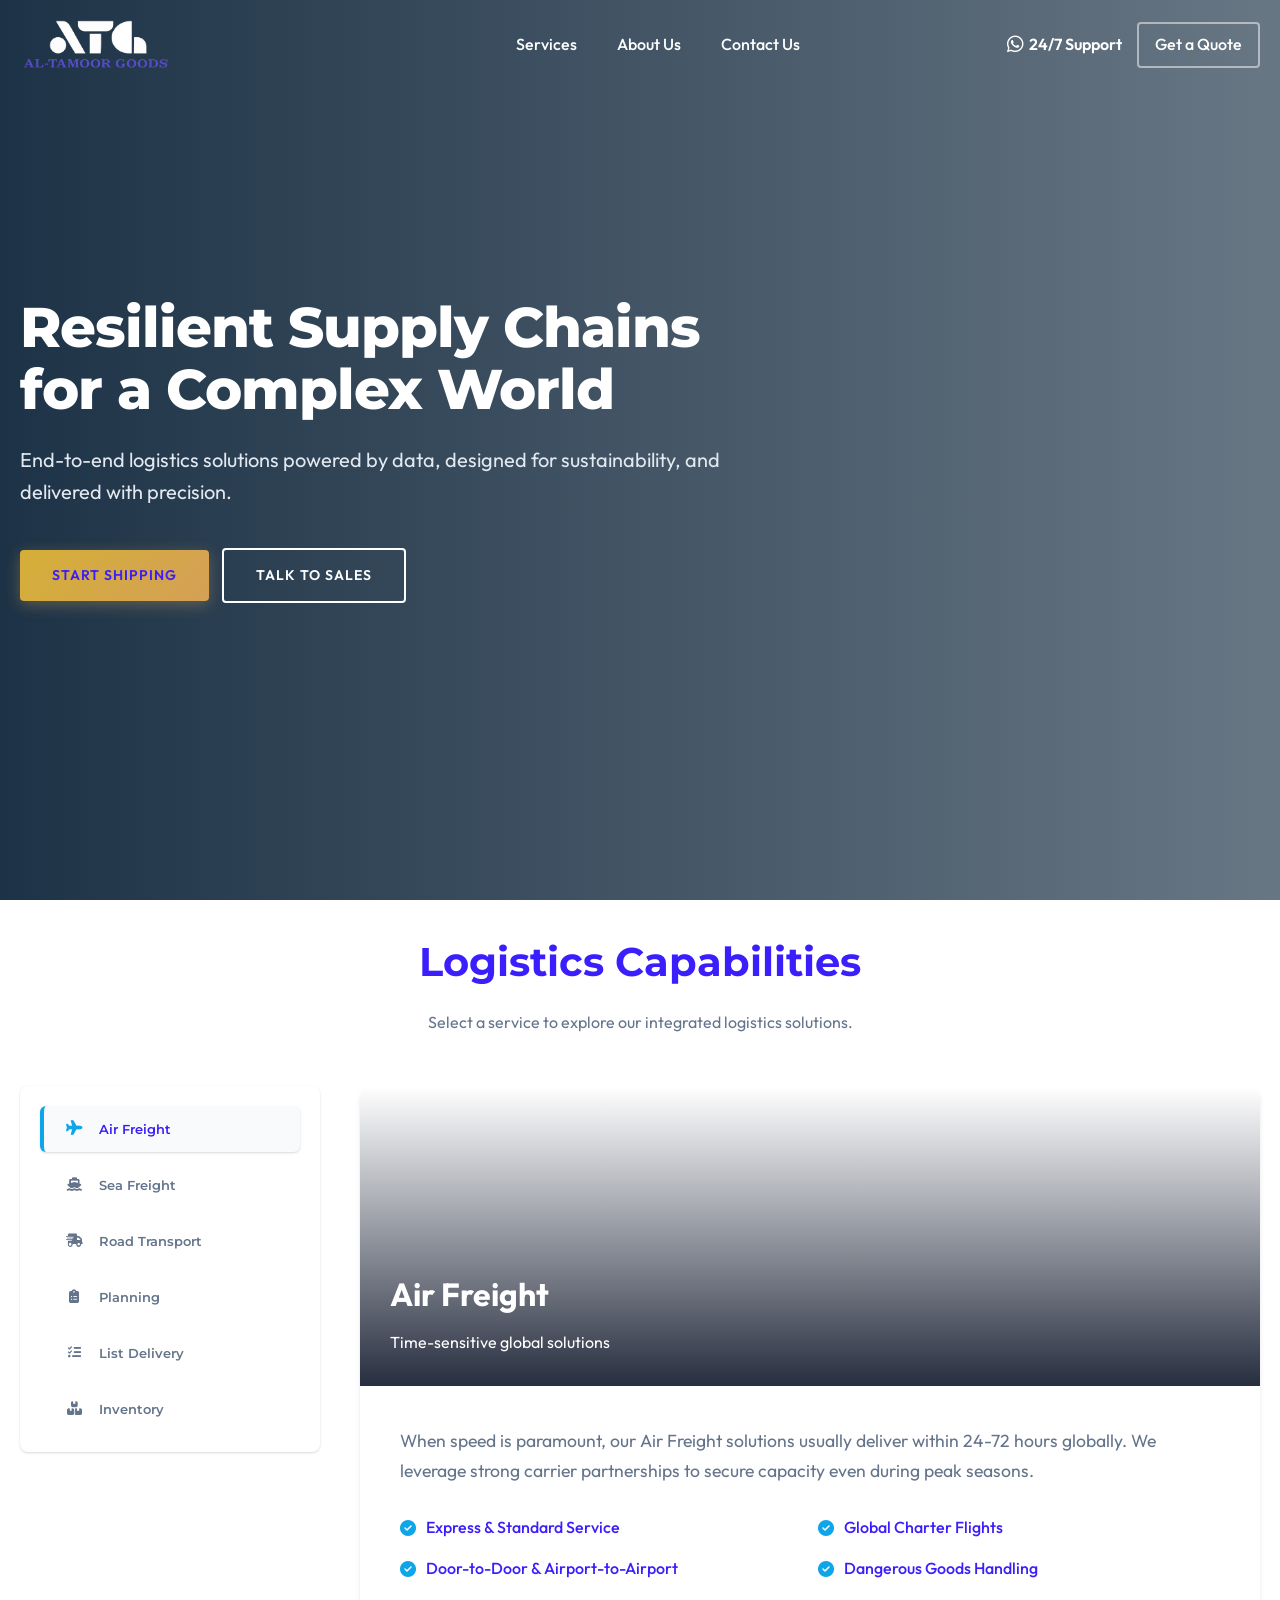
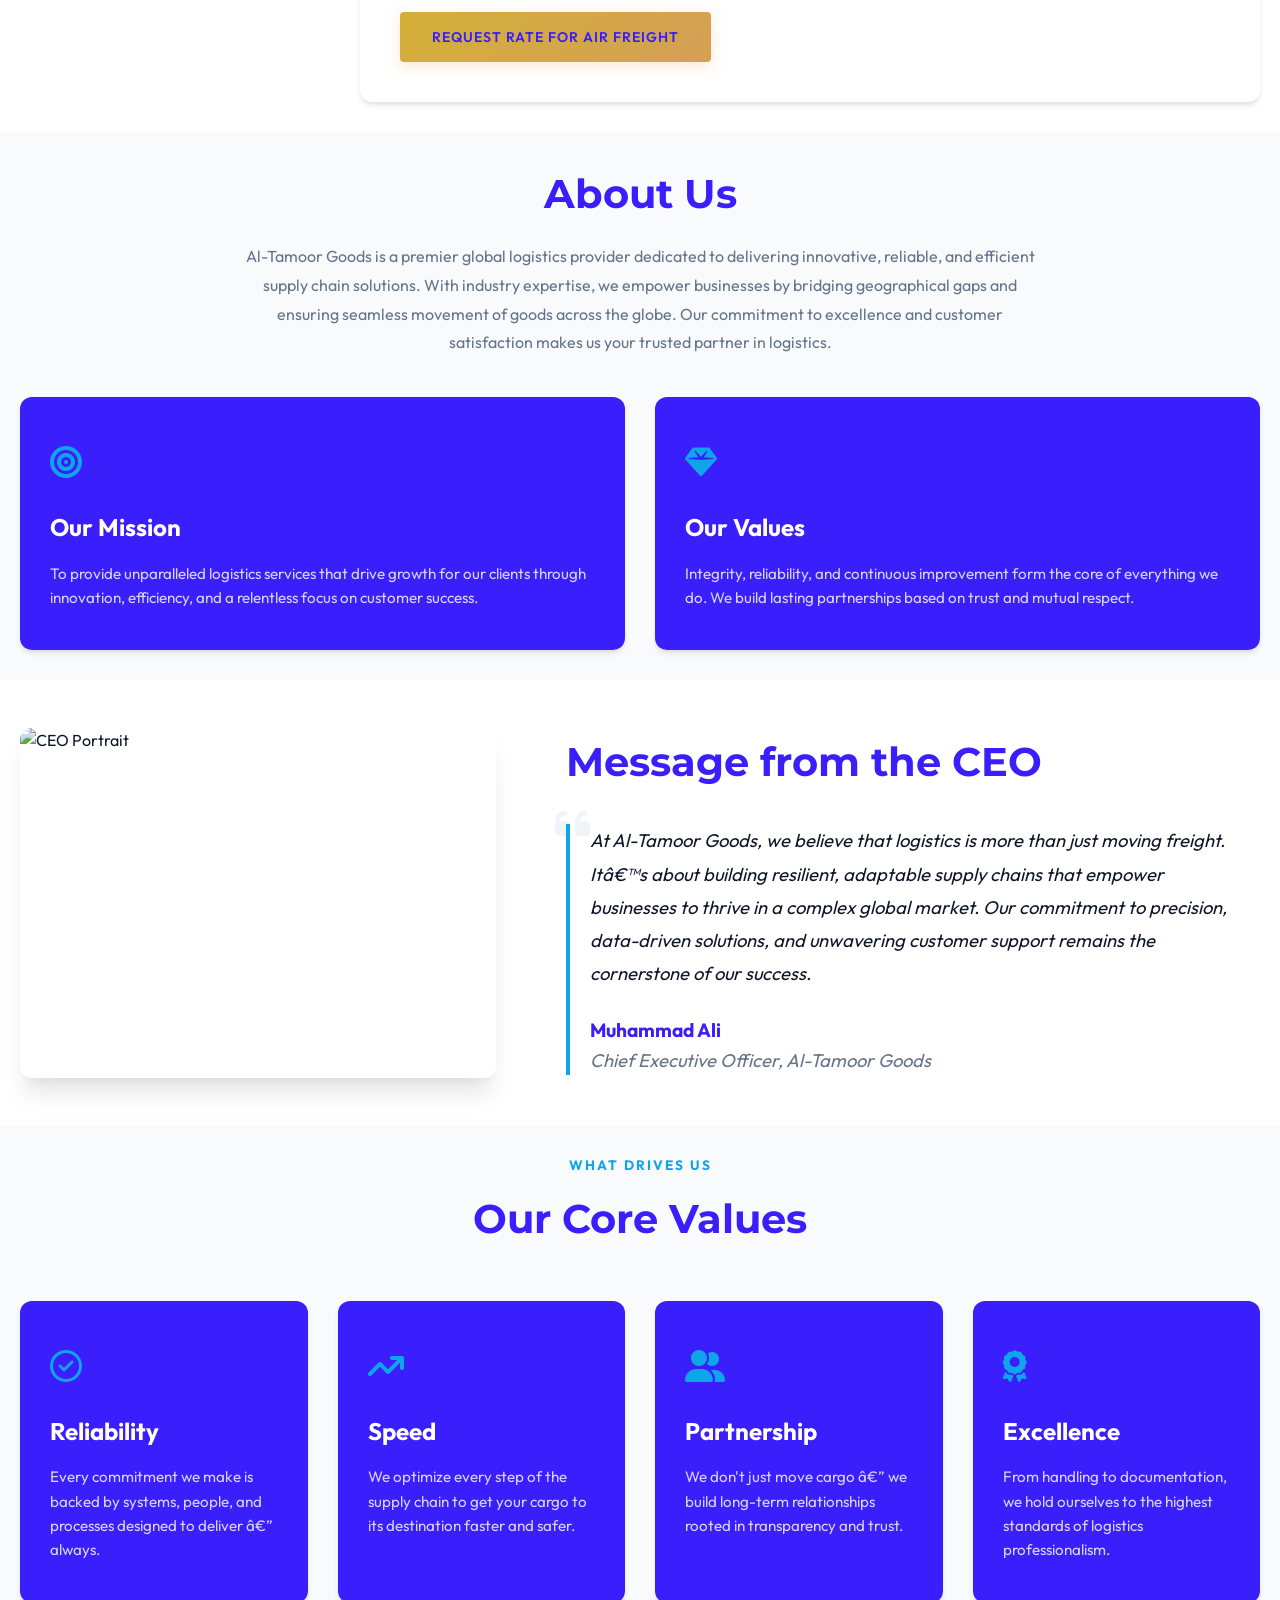
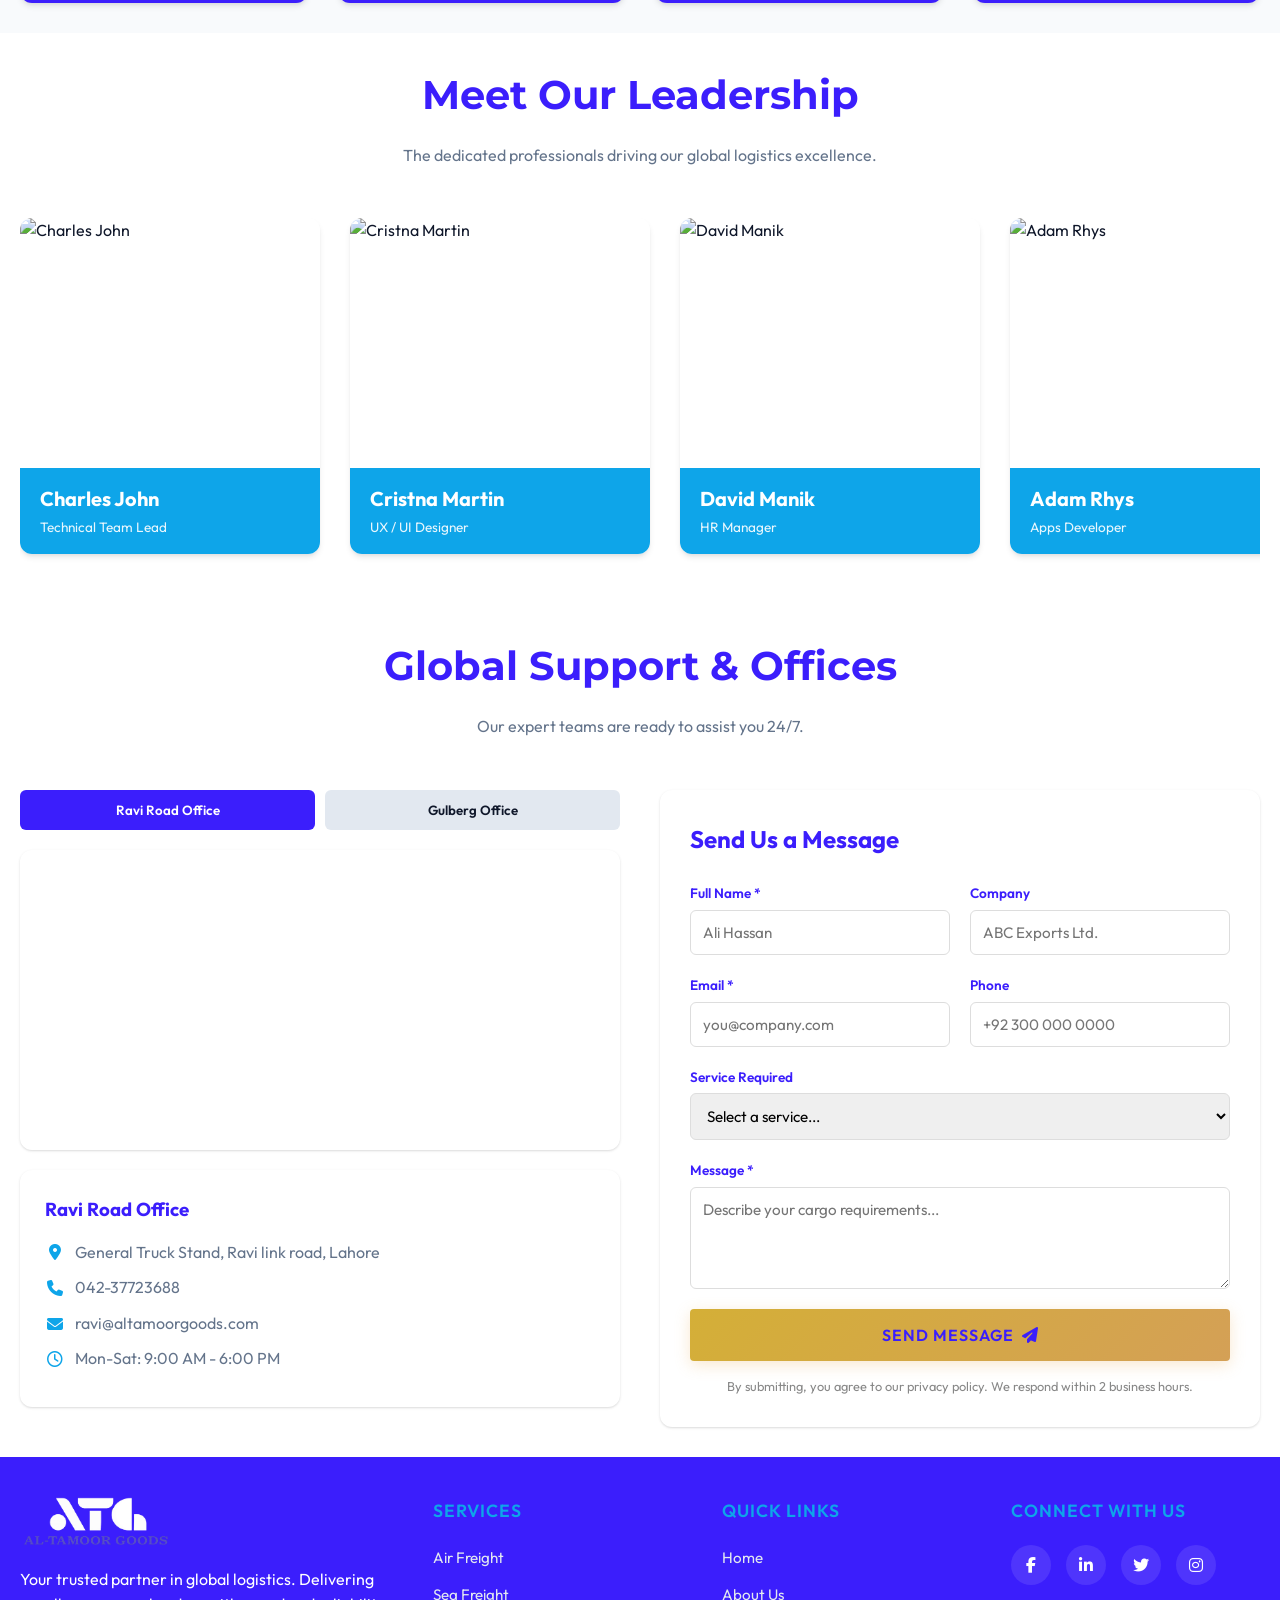
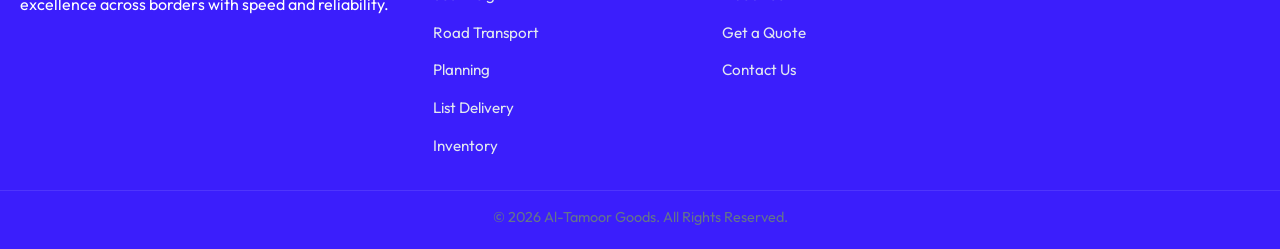
==== index.html @ 3f70ef02 "Add files via upload" ====
<!DOCTYPE html>
<html lang="en">

<head>
    <meta charset="UTF-8">
    <meta name="viewport" content="width=device-width, initial-scale=1.0">
    <meta name="description"
        content="Al-Tamoor Goods - Premium Global Logistics & Supply Chain Solutions. Air, Sea, Road Freight & Warehousing.">
    <title>Al-Tamoor Goods | Global Logistics & Freight Forwarding</title>

    <!-- Fonts: Montserrat & Outfit (Modern) -->
    <link rel="preconnect" href="https://fonts.googleapis.com">
    <link rel="preconnect" href="https://fonts.gstatic.com" crossorigin>
    <link
        href="https://fonts.googleapis.com/css2?family=Montserrat:wght@400;500;600;700;800&family=Outfit:wght@300;400;500;600&display=swap"
        rel="stylesheet">

    <!-- Styles -->
    <link rel="stylesheet" href="styles.css">

    <!-- Font Awesome -->
    <link rel="stylesheet" href="https://cdnjs.cloudflare.com/ajax/libs/font-awesome/6.4.0/css/all.min.css">

    <!-- Leaflet CSS for Custom Map Marker -->
    <link rel="stylesheet" href="https://unpkg.com/leaflet@1.9.4/dist/leaflet.css" />

    <!-- Leaflet JavaScript -->
    <script src="https://unpkg.com/leaflet@1.9.4/dist/leaflet.js"></script>
    <!-- Favicon -->
    <link rel="icon" type="image/png" href="favicon.png">
</head>

<body>

    <!-- Mega Menu Header -->
    <header class="header" id="header">
        <div class="container header-container">
            <a href="index.html" class="logo"><img src="logo.png" alt="Al-Tamoor Goods" style="height: 50px;"></a>

            <button class="menu-toggle" aria-label="Toggle navigation">
                <i class="fa-solid fa-bars"></i>
            </button>

            <nav class="nav" id="primary-navigation">
                <ul class="nav-list" style="position:relative;">
                    <li class="nav-item">
                        <a href="#services" class="nav-link">Services</a>
                    </li>

                    <li><a href="#about-us" class="nav-link">About Us</a></li>

                    <li><a href="#contact" class="nav-link">Contact Us</a></li>

                    <li class="mobile-action-link"><a href="https://wa.me/923214676707" target="_blank" class="nav-link support-btn"><i class="fa-brands fa-whatsapp"></i> 24/7 Support</a></li>
                    <li class="mobile-action-link"><a href="quote.html" class="nav-link btn-nav">Get a Quote</a></li>
                </ul>
            </nav>

            <div class="header-actions desktop-actions">
                <a href="https://wa.me/923214676707" target="_blank" class="nav-link support-btn"
                    style="font-weight: 600; display: flex; align-items: center;"><i
                        class="fa-brands fa-whatsapp" style="font-size: 1.2rem; margin-right: 5px;"></i> 24/7
                    Support</a>
                <a href="quote.html" class="nav-link btn-nav">Get a Quote</a>
            </div>
        </div>
    </header>

    <!-- Hero Section with Enterprise Messaging -->
    <section id="hero" class="hero">
        <div class="hero-overlay"></div>
        <div class="container hero-content">
            <!-- Text Content -->
            <div class="hero-text">
                <h1 class="fade-in-up">Resilient Supply Chains for a Complex World</h1>
                <p class="fade-in-up delay-1">End-to-end logistics solutions powered by data, designed for
                    sustainability, and delivered with precision.</p>
                <div class="hero-cta fade-in-up delay-2">
                    <a href="quote.html" class="btn btn-primary">Start Shipping</a>
                    <a href="#contact" class="btn btn-secondary">Talk to Sales</a>
                </div>
            </div>

            <!-- Interactive Tracking Widget REMOVED -->
        </div>
    </section>

    <!-- Services Overview -->
    <section id="services" class="section services">
        <div class="container">
            <div class="section-header scroll-reveal">
                <h2 class="section-title">Logistics Capabilities</h2>
                <p class="section-desc">Select a service to explore our integrated logistics solutions.</p>
            </div>

            <!-- Master-Detail Layout -->
            <div id="services-container" class="services-layout">
                <!-- Left Pane: Navigation Menu -->
                <div id="services-menu" class="services-menu">
                    <!-- Dynamic Buttons Injected Here -->
                </div>

                <!-- Right Pane: Content Display -->
                <article id="service-display" class="service-display">
                    <!-- Dynamic Content Injected via Script -->
                </article>
            </div>
        </div>
    </section>

    <!-- About Us Section -->
    <section id="about-us" class="section" style="background-color: var(--color-bg-light);">
        <div class="container">
            <div class="section-header scroll-reveal">
                <h2 class="section-title">About Us</h2>
                <p class="section-desc" style="max-width: 800px; margin: 0 auto; line-height: 1.8;">
                    Al-Tamoor Goods is a premier global logistics provider dedicated to delivering innovative, reliable,
                    and efficient supply chain solutions. With industry expertise, we empower businesses by bridging
                    geographical gaps and ensuring seamless movement of goods across the globe. Our commitment to
                    excellence and customer satisfaction makes us your trusted partner in logistics.
                </p>
            </div>

            <div class="about-grid scroll-reveal"
                style="display: grid; grid-template-columns: repeat(auto-fit, minmax(300px, 1fr)); gap: 30px; margin-top: 40px;">
                <div class="value-card">
                    <div class="value-icon"><i class="fa-solid fa-bullseye"></i></div>
                    <h3>Our Mission</h3>
                    <p>To provide unparalleled logistics services that drive growth for our clients through innovation,
                        efficiency, and a relentless focus on customer success.</p>
                </div>
                <div class="value-card">
                    <div class="value-icon"><i class="fa-solid fa-gem"></i></div>
                    <h3>Our Values</h3>
                    <p>Integrity, reliability, and continuous improvement form the core of everything we do. We build
                        lasting partnerships based on trust and mutual respect.</p>
                </div>
            </div>
        </div>
    </section>

    <!-- CEO's Message Section -->
    <section id="ceo-message" class="section" style="background-color: var(--color-white);">
        <div class="container">
            <div class="ceo-layout scroll-reveal">
                <div class="ceo-image">
                    <img src="https://images.unsplash.com/photo-1560250097-0b93528c311a?ixlib=rb-4.0.3&auto=format&fit=crop&w=600&q=80"
                        alt="CEO Portrait">
                </div>
                <div class="ceo-content">
                    <h2 class="section-title" style="text-align: left;">Message from the CEO</h2>
                    <blockquote class="ceo-quote">
                        <i class="fa-solid fa-quote-left quote-icon"></i>
                        <p>At Al-Tamoor Goods, we believe that logistics is more than just moving freight. Itâ€™s about
                            building resilient, adaptable supply chains that empower businesses to thrive in a complex
                            global market. Our commitment to precision, data-driven solutions, and unwavering customer
                            support remains the cornerstone of our success.</p>
                        <footer>
                            <strong>Muhammad Ali</strong><br>
                            <span style="color:var(--color-text-light);">Chief Executive Officer, Al-Tamoor Goods</span>
                        </footer>
                    </blockquote>
                </div>
            </div>
        </div>
    </section>

    <!-- Our Core Values -->
    <section id="core-values" class="core-values section" style="background-color: var(--color-bg-light);">
        <div class="container">
            <div class="section-header scroll-reveal">
                <p class="section-subtitle"
                    style="text-transform: uppercase; letter-spacing: 2px; color: var(--color-secondary); font-size: 0.85rem; font-weight: 700; margin-bottom: 10px;">
                    What Drives Us</p>
                <h2 class="section-title">Our Core Values</h2>
            </div>

            <div class="values-grid scroll-reveal">
                <div class="value-card">
                    <div class="value-icon"><i class="fa-regular fa-circle-check"></i></div>
                    <h3>Reliability</h3>
                    <p>Every commitment we make is backed by systems, people, and processes designed to deliver â€”
                        always.</p>
                </div>
                <div class="value-card">
                    <div class="value-icon"><i class="fa-solid fa-arrow-trend-up"></i></div>
                    <h3>Speed</h3>
                    <p>We optimize every step of the supply chain to get your cargo to its destination faster and safer.
                    </p>
                </div>
                <div class="value-card">
                    <div class="value-icon"><i class="fa-solid fa-user-group"></i></div>
                    <h3>Partnership</h3>
                    <p>We don't just move cargo â€” we build long-term relationships rooted in transparency and trust.
                    </p>
                </div>
                <div class="value-card">
                    <div class="value-icon"><i class="fa-solid fa-award"></i></div>
                    <h3>Excellence</h3>
                    <p>From handling to documentation, we hold ourselves to the highest standards of logistics
                        professionalism.</p>
                </div>
            </div>
        </div>
    </section>

    <!-- Our Team Section -->
    <section id="our-team" class="section" style="background-color: var(--color-white);">
        <div class="container">
            <div class="section-header scroll-reveal">
                <h2 class="section-title">Meet Our Leadership</h2>
                <p class="section-desc">The dedicated professionals driving our global logistics excellence.</p>
            </div>

            <div class="team-grid scroll-reveal" id="team-grid">
                <div class="team-card" data-category="development" onclick="this.classList.toggle('show-details')">
                    <div class="team-img-wrapper">
                        <img src="https://images.unsplash.com/photo-1560250097-0b93528c311a?ixlib=rb-4.0.3&auto=format&fit=crop&w=600&q=80"
                            alt="Charles John">
                    </div>
                    <div class="team-info-group">
                        <div class="team-header-box">
                            <h3>Charles John</h3>
                            <p>Technical Team Lead</p>
                        </div>
                        <div class="team-contact-info">
                            <p><i class="fa-regular fa-envelope"></i> charles@altamoorgoods.com</p>
                            <p><i class="fa-solid fa-phone"></i> 01714390222</p>
                            <p><i class="fa-solid fa-mobile-screen"></i> 01714390222</p>
                        </div>
                    </div>
                </div>
                <div class="team-card" data-category="qa" onclick="this.classList.toggle('show-details')">
                    <div class="team-img-wrapper">
                        <img src="https://images.unsplash.com/photo-1573496359142-b8d87734a5a2?ixlib=rb-4.0.3&auto=format&fit=crop&w=600&q=80"
                            alt="Cristna Martin">
                    </div>
                    <div class="team-info-group">
                        <div class="team-header-box">
                            <h3>Cristna Martin</h3>
                            <p>UX / UI Designer</p>
                        </div>
                        <div class="team-contact-info">
                            <p><i class="fa-regular fa-envelope"></i> cristna@altamoorgoods.com</p>
                            <p><i class="fa-solid fa-phone"></i> 01714390222</p>
                            <p><i class="fa-solid fa-mobile-screen"></i> 01714390222</p>
                        </div>
                    </div>
                </div>
                <div class="team-card" data-category="hr" onclick="this.classList.toggle('show-details')">
                    <div class="team-img-wrapper">
                        <img src="https://images.unsplash.com/photo-1519085360753-af0119f7cbe7?ixlib=rb-4.0.3&auto=format&fit=crop&w=600&q=80"
                            alt="David Manik">
                    </div>
                    <div class="team-info-group">
                        <div class="team-header-box">
                            <h3>David Manik</h3>
                            <p>HR Manager</p>
                        </div>
                        <div class="team-contact-info">
                            <p><i class="fa-regular fa-envelope"></i> david@altamoorgoods.com</p>
                            <p><i class="fa-solid fa-phone"></i> 01714390222</p>
                            <p><i class="fa-solid fa-mobile-screen"></i> 01714390222</p>
                        </div>
                    </div>
                </div>
                <div class="team-card" data-category="development" onclick="this.classList.toggle('show-details')">
                    <div class="team-img-wrapper">
                        <img src="https://images.unsplash.com/photo-1580489944761-15a19d654956?ixlib=rb-4.0.3&auto=format&fit=crop&w=600&q=80"
                            alt="Adam Rhys">
                    </div>
                    <div class="team-info-group">
                        <div class="team-header-box">
                            <h3>Adam Rhys</h3>
                            <p>Apps Developer</p>
                        </div>
                        <div class="team-contact-info">
                            <p><i class="fa-regular fa-envelope"></i> adam@altamoorgoods.com</p>
                            <p><i class="fa-solid fa-phone"></i> 01714390222</p>
                            <p><i class="fa-solid fa-mobile-screen"></i> 01714390222</p>
                            <div class="team-socials">
                                <a href="#"><i class="fa-brands fa-facebook-f"></i></a>
                                <a href="#"><i class="fa-brands fa-linkedin-in"></i></a>
                                <a href="#"><i class="fa-brands fa-youtube"></i></a>
                            </div>
                        </div>
                    </div>
                </div>
            </div>
        </div>
    </section>

    <!-- Contact Section -->
    <section id="contact" class="section contact">
        <div class="container">
            <div class="section-header scroll-reveal">
                <h2 class="section-title">Global Support & Offices</h2>
                <p class="section-desc">Our expert teams are ready to assist you 24/7.</p>
            </div>

            <div class="multi-contact-layout scroll-reveal">
                <!-- Left Pane: Offices -->
                <div class="contact-offices">
                    <div class="office-tabs">
                        <button class="office-tab active" onclick="switchOffice('ravi')" id="tab-ravi">Ravi Road
                            Office</button>
                        <button class="office-tab" onclick="switchOffice('gulberg')" id="tab-gulberg">Gulberg
                            Office</button>
                    </div>
                    <div class="map-container">
                        <div id="office-map" style="width: 100%; height: 100%; border-radius: 12px; z-index: 1;"></div>
                    </div>
                    <div class="office-details-card">
                        <h3 id="office-name">Ravi Road Office</h3>
                        <p><i class="fa-solid fa-location-dot"></i> <span id="office-address">General Truck Stand, Ravi
                                link road, Lahore</span></p>
                        <p><i class="fa-solid fa-phone"></i> <span id="office-phone">042-37723688</span></p>
                        <p><i class="fa-solid fa-envelope"></i> <span id="office-email">ravi@altamoorgoods.com</span>
                        </p>
                        <p><i class="fa-regular fa-clock"></i> <span id="office-hours">Mon-Sat: 9:00 AM - 6:00 PM</span>
                        </p>
                    </div>
                </div>

                <!-- Right Pane: Form -->
                <div class="contact-form-wrapper">
                    <h2>Send Us a Message</h2>
                    <form id="contact-form">
                        <div class="form-grid-2">
                            <div class="form-field">
                                <label>Full Name *</label>
                                <input type="text" placeholder="Ali Hassan" required>
                            </div>
                            <div class="form-field">
                                <label>Company</label>
                                <input type="text" placeholder="ABC Exports Ltd.">
                            </div>
                        </div>
                        <div class="form-grid-2">
                            <div class="form-field">
                                <label>Email *</label>
                                <input type="email" placeholder="you@company.com" required>
                            </div>
                            <div class="form-field">
                                <label>Phone</label>
                                <input type="tel" placeholder="+92 300 000 0000">
                            </div>
                        </div>
                        <div class="form-field" style="margin-bottom: 20px;">
                            <label>Service Required</label>
                            <select>
                                <option>Select a service...</option>
                                <option>Air Freight</option>
                                <option>Sea Freight</option>
                                <option>Road Transport</option>
                                <option>Warehousing</option>
                            </select>
                        </div>
                        <div class="form-field" style="margin-bottom: 20px;">
                            <label>Message *</label>
                            <textarea rows="4" placeholder="Describe your cargo requirements..." required></textarea>
                        </div>
                        <button type="submit" class="btn btn-primary btn-block"
                            style="padding: 16px; font-size: 1rem;">Send Message <i class="fa-solid fa-paper-plane"
                                style="margin-left:8px;"></i></button>
                        <p style="text-align:center; font-size: 0.8rem; color:#888; margin-top: 15px;">By submitting,
                            you agree to our privacy policy. We respond within 2 business hours.</p>
                    </form>
                </div>
            </div>
        </div>
    </section>

    <!-- Footer -->
    <footer class="footer">
        <div class="container footer-content">
            <div class="footer-col">
                <a href="index.html" class="footer-logo" style="display:block; margin-bottom:20px;"><img src="logo.png"
                        alt="Al-Tamoor Goods" style="height: 50px;"></a>
                <p>Your trusted partner in global logistics. Delivering excellence across borders with speed and
                    reliability.</p>
            </div>
            <div class="footer-col">
                <h4>Services</h4>
                <ul class="footer-links">
                    <li><a href="#services" onclick="selectService(0)">Air Freight</a></li>
                    <li><a href="#services" onclick="selectService(1)">Sea Freight</a></li>
                    <li><a href="#services" onclick="selectService(2)">Road Transport</a></li>
                    <li><a href="#services" onclick="selectService(3)">Planning</a></li>
                    <li><a href="#services" onclick="selectService(4)">List Delivery</a></li>
                    <li><a href="#services" onclick="selectService(5)">Inventory</a></li>
                </ul>
            </div>
            <div class="footer-col">
                <h4>Quick Links</h4>
                <ul class="footer-links">
                      <li><a href="#hero">Home</a></li>
                      <li><a href="#about-us">About Us</a></li>
                      <li><a href="quote.html">Get a Quote</a></li>
                      <li><a href="#contact">Contact Us</a></li>
                </ul>
            </div>
            <div class="footer-col">
                <h4>Connect With Us</h4>
                <div class="social-links">
                    <a href="#" aria-label="Facebook"><i class="fa-brands fa-facebook-f"></i></a>
                    <a href="#" aria-label="LinkedIn"><i class="fa-brands fa-linkedin-in"></i></a>
                    <a href="#" aria-label="Twitter"><i class="fa-brands fa-twitter"></i></a>
                    <a href="#" aria-label="Instagram"><i class="fa-brands fa-instagram"></i></a>
                </div>
            </div>
        </div>
        <div class="footer-bottom">
            <div class="container">
                  <p>&copy; <span id="current-year">2026</span> Al-Tamoor Goods. All Rights Reserved.</p>
            </div>
        </div>
    </footer>

    <script src="script.js"></script>
</body>

</html>
---- styles.css ----
/* =========================================
   1. Variables & Reset
   ========================================= */
:root {
    /* Enterprise Luxury Palette */
    --color-primary: #3B1EFC;
    /* Vibrant Electric Blue */
    --color-primary-light: #5238FF;
    --color-secondary: #0EA5E9;
    /* Corporate Sky Blue */
    --color-accent: #D4AF37;
    /* Metallic Gold (Premium) */
    --color-platinum: #E2E8F0;
    /* Metallic Silver/White */

    --color-text-dark: #0F172A;
    --color-text-light: #64748B;
    /* Slate Gray */
    --color-white: #ffffff;
    --color-bg-light: #F8FAFC;
    /* Ultra Light Slate */
    --color-glass: rgba(255, 255, 255, 0.98);
    /* Less transparent, more solid */

    /* Effects - Softer, deeper shadows */
    --shadow-sm: 0 1px 3px 0 rgba(0, 0, 0, 0.1), 0 1px 2px 0 rgba(0, 0, 0, 0.06);
    --shadow-md: 0 4px 6px -1px rgba(0, 0, 0, 0.1), 0 2px 4px -1px rgba(0, 0, 0, 0.06);
    --shadow-lg: 0 20px 25px -5px rgba(0, 0, 0, 0.1), 0 10px 10px -5px rgba(0, 0, 0, 0.04);

    /* Typography */
    --font-heading: 'Montserrat', sans-serif;
    --font-body: 'Outfit', sans-serif;

    --container-width: 1400px;
    /* Wider for enterprise look */
}

/* Mega Menu Styles */
.mega-menu-container {
    position: fixed;
    /* Fixed relative to viewport to ensure full width */
    top: 90px;
    /* Match header height */
    left: 0;
    width: 100vw;
    /* Full Viewport Width */
    background: white;
    box-shadow: var(--shadow-lg);
    opacity: 0;
    visibility: hidden;
    transform: translateY(10px);
    transition: all 0.3s ease;
    z-index: 999;
}

.header.scrolled+.mega-menu-container,
.header.scrolled .mega-menu-container {
    top: 80px;
    /* Adjust for scrolled header height */
}

.nav-item:hover .mega-menu-container {
    opacity: 1;
    visibility: visible;
    transform: translateY(0);
}

.mega-menu-inner {
    display: grid;
    grid-template-columns: repeat(4, 1fr);
    gap: 40px;
    padding: 40px 0;
}

.mega-column h4 {
    color: var(--color-primary);
    font-size: 0.9rem;
    text-transform: uppercase;
    letter-spacing: 1px;
    margin-bottom: 20px;
    border-bottom: 2px solid var(--color-accent);
    padding-bottom: 10px;
    display: inline-block;
}

.mega-column ul li {
    margin-bottom: 12px;
}

.mega-column ul li a {
    color: var(--color-text-light);
    font-size: 0.95rem;
    transition: 0.2s;
}

.mega-column ul li a:hover {
    color: var(--color-secondary);
    padding-left: 5px;
}

.mega-featured {
    background: var(--color-bg-light);
    padding: 20px;
    border-radius: 8px;
}

.mega-featured h5 {
    margin-bottom: 10px;
    color: var(--color-primary);
}

.mega-featured p {
    font-size: 0.85rem;
    margin-bottom: 15px;
}

/* Enterprise overrides */
.hero-text h1 {
    font-size: 4rem;
    /* Larger enterprise type */
    letter-spacing: -1px;
}


*,
*::before,
*::after {
    box-sizing: border-box;
    margin: 0;
    padding: 0;
    scroll-behavior: smooth;
}

body {
    font-family: var(--font-body);
    font-size: 16px;
    line-height: 1.6;
    color: var(--color-text-dark);
    background-color: var(--color-bg-light);
    overflow-x: hidden;
}

a {
    text-decoration: none;
    color: inherit;
    transition: all 0.3s cubic-bezier(0.4, 0, 0.2, 1);
}

ul {
    list-style: none;
}

img {
    max-width: 100%;
    display: block;
}

button {
    font-family: inherit;
}

/* =========================================
   2. Utility Classes & Components
   ========================================= */
.container {
    max-width: var(--container-width);
    margin: 0 auto;
    padding: 0 24px;
}

.section {
    padding: 30px 0;
    scroll-margin-top: 100px;
}

.text-center {
    text-align: center;
}

.section-title {
    font-family: var(--font-heading);
    font-size: 2.5rem;
    font-weight: 700;
    color: var(--color-primary);
    margin-bottom: 16px;
    text-align: center;
}

.section-desc {
    text-align: center;
    max-width: 700px;
    margin: 0 auto 50px;
    color: var(--color-text-light);
}

/* Buttons */
.btn {
    display: inline-flex;
    align-items: center;
    justify-content: center;
    padding: 14px 32px;
    font-weight: 600;
    border-radius: 4px;
    cursor: pointer;
    border: none;
    transition: all 0.3s ease;
    text-transform: uppercase;
    font-size: 0.875rem;
    letter-spacing: 1px;
}

.btn-primary {
    background: linear-gradient(135deg, var(--color-accent) 0%, #D4A056 100%);
    color: var(--color-primary);
    box-shadow: 0 4px 15px rgba(236, 179, 101, 0.3);
}

.btn-primary:hover {
    transform: translateY(-2px);
    box-shadow: 0 8px 25px rgba(236, 179, 101, 0.4);
}

.btn-secondary {
    background: transparent;
    border: 2px solid var(--color-white);
    color: var(--color-white);
    margin-left: 10px;
}

.btn-secondary:hover {
    background: var(--color-white);
    color: var(--color-primary);
}

.btn-outline {
    background: transparent;
    border: 2px solid #ddd;
    color: var(--color-text-dark);
}

.btn-outline:hover {
    border-color: var(--color-primary);
    color: var(--color-primary);
}

.btn-block {
    width: 100%;
    display: flex;
}

/* Animations */
.scroll-reveal {
    opacity: 0;
    transform: translateY(30px);
    transition: 0.8s ease-out;
}

.scroll-reveal.visible {
    opacity: 1;
    transform: translateY(0);
}

.fade-in-up {
    animation: fadeInUp 0.8s forwards;
    opacity: 0;
    transform: translateY(20px);
}

.delay-1 {
    animation-delay: 0.2s;
}

.delay-2 {
    animation-delay: 0.4s;
}

@keyframes fadeInUp {
    to {
        opacity: 1;
        transform: translateY(0);
    }
}

/* =========================================
   3. Main Header (Home)
   ========================================= */
.header {
    height: 90px;
    position: fixed;
    top: 0;
    width: 100%;
    z-index: 1000;
    transition: all 0.4s ease;
}

.header.scrolled {
    background: rgba(4, 28, 50, 0.95);
    backdrop-filter: blur(10px);
    height: 80px;
}

.header-container {
    display: flex;
    justify-content: space-between;
    align-items: center;
    height: 100%;
    position: relative;
}

.logo {
    font-family: var(--font-heading);
    font-size: 1.75rem;
    font-weight: 800;
    color: var(--color-white);
    letter-spacing: 1px;
    margin-right: auto;
    /* Push logo to left, allow nav to center */
}

.nav {
    flex: 1;
    display: flex;
    justify-content: center;
    /* Center the navigation */
}

.nav-list {
    display: flex;
    align-items: center;
    gap: 10px;
    margin: 0;
    padding: 0;
}


.nav-link {
    color: var(--color-white);
    font-weight: 500;
    margin: 0 15px;
    position: relative;
}

.nav-link:hover,
.nav-link.active {
    color: var(--color-secondary);
}

.btn-nav {
    padding: 8px 16px;
    border: 2px solid rgba(255, 255, 255, 0.5);
    border-radius: 4px;
}

.btn-nav:hover {
    background: var(--color-accent);
    border-color: var(--color-accent);
    color: var(--color-primary);
}

.menu-toggle {
    display: none;
    background: none;
    border: none;
    color: white;
    font-size: 1.5rem;
    cursor: pointer;
}

/* =========================================
   7. Contact Section (Support)
   ========================================= */
.contact-layout {
    display: grid;
    grid-template-columns: repeat(auto-fit, minmax(250px, 1fr));
    gap: 30px;
    margin-top: 50px;
}

.contact-card {
    background: white;
    padding: 30px;
    border-radius: 8px;
    box-shadow: var(--shadow-md);
    text-align: center;
    transition: transform 0.3s ease;
    border-bottom: 3px solid var(--color-secondary);
}

.contact-card:hover {
    transform: translateY(-5px);
}

.contact-icon {
    width: 60px;
    height: 60px;
    background: var(--color-bg-light);
    border-radius: 50%;
    display: flex;
    align-items: center;
    justify-content: center;
    margin: 0 auto 20px;
    color: var(--color-secondary);
    font-size: 1.5rem;
}

.contact-card h4 {
    margin-bottom: 15px;
    color: var(--color-primary);
}

.contact-card p {
    color: var(--color-text-light);
    margin-bottom: 5px;
    font-size: 0.95rem;
}


/* =========================================
   8. Footer
   ========================================= */
.footer {
    background: var(--color-primary);
    color: white;
    padding: 40px 0 20px;
    margin-top: auto;
}

.footer-content {
    display: grid;
    grid-template-columns: 1.5fr 1fr 1fr 1fr;
    gap: 40px;
    margin-bottom: 20px;
}

.footer-logo {
    font-family: var(--font-heading);
    font-size: 1.8rem;
    font-weight: 700;
    margin-bottom: 20px;
    color: white;
}

.footer-col h4 {
    color: var(--color-secondary);
    margin-bottom: 20px;
    font-size: 1.1rem;
    font-weight: 600;
    text-transform: uppercase;
    letter-spacing: 1px;
}

.footer-links {
    list-style: none;
    padding: 0;
}

.footer-links li {
    margin-bottom: 12px;
}

.footer-links a {
    color: var(--color-platinum);
    text-decoration: none;
    transition: color 0.3s ease;
    font-size: 0.95rem;
}

.footer-links a:hover {
    color: var(--color-secondary);
    padding-left: 5px;
}

.social-links {
    display: flex;
    gap: 15px;
}

.social-links a {
    width: 40px;
    height: 40px;
    background: rgba(255, 255, 255, 0.1);
    display: flex;
    align-items: center;
    justify-content: center;
    border-radius: 50%;
    color: white;
    transition: all 0.3s ease;
}

.social-links a:hover {
    background: var(--color-secondary);
    transform: translateY(-3px);
}

.footer-bottom {
    border-top: 1px solid rgba(255, 255, 255, 0.1);
    padding-top: 15px;
    text-align: center;
    font-size: 0.9rem;
    color: var(--color-text-light);
}

/* Mobile Responsive */
@media (max-width: 900px) {

    /* Header & Navigation */
    .header-container {
        padding: 0 20px;
    }

    /* Force dark background on scroll for mobile */
    .header.scrolled {
        background: #020617 !important;
        /* Solid Ultra-Dark Navy */
        box-shadow: 0 4px 10px rgba(0, 0, 0, 0.5) !important;
        /* Strong shadow for contrast */
        height: 70px;
        /* Slightly compact */
    }

    .menu-toggle {
        display: block;
        order: 2;
    }

    .nav {
        position: absolute;
        top: 100%;
        left: 0;
        width: 100%;
        background: var(--color-primary);
        padding: 20px 0;
        transform: translateY(-150%);
        transition: transform 0.4s ease;
        z-index: 1000;
        opacity: 0;
    }

    .nav.active {
        transform: translateY(0);
        opacity: 1;
        box-shadow: 0 10px 20px rgba(0, 0, 0, 0.1);
    }

    .nav-list {
        flex-direction: column;
        gap: 20px;
        align-items: center;
        margin-left: 0;
    }

    .nav-link {
        font-size: 1.1rem;
        width: 100%;
        text-align: center;
        display: block;
        padding: 10px 0;
    }

    .btn-nav {
        width: 80%;
        text-align: center;
        margin-top: 10px;
    }

    /* Hero Section */
    .hero-content {
        grid-template-columns: 1fr;
        text-align: center;
        padding-top: 0;
        gap: 40px;
    }

    .hero-text h1 {
        font-size: 2.2rem;
        /* Smaller for mobile */
    }

    .hero-text p {
        font-size: 1rem;
    }

    .hero-cta {
        display: flex;
        flex-direction: column;
        gap: 15px;
        align-items: center;
    }

    .hero-cta .btn {
        width: 100%;
        max-width: 300px;
    }

    /* Services Section */
    .services-layout {
        grid-template-columns: 1fr;
        gap: 20px;
    }

    .services-menu {
        flex-direction: row;
        overflow-x: auto;
        padding: 10px 5px;
        white-space: nowrap;
        scrollbar-width: none;
        scroll-behavior: smooth;
        border-bottom: 2px solid #eee;
    }

    .services-menu::-webkit-scrollbar {
        display: none;
    }

    .service-btn {
        flex: 0 0 auto;
        padding: 10px 15px;
        border-left: none;
        border-bottom: 3px solid transparent;
        background: #f8fafc;
        margin-right: 10px;
        font-size: 0.9rem;
    }

    .service-btn:hover {
        padding-left: 15px;
        transform: translateY(-2px);
    }

    .service-btn.active {
        border-left: none;
        border-bottom-color: var(--color-secondary);
        background: #e0f2fe;
    }

    .service-content-header {
        height: 200px;
    }

    .feature-list {
        grid-template-columns: 1fr;
    }

    /* Stats Grid (Why Choose Us) - Horizontal Scroll */
    .stats-grid {
        display: flex;
        overflow-x: auto;
        gap: 20px;
        padding-bottom: 20px;
        /* Space for scrollbar or touch area */
        scroll-snap-type: x mandatory;
        scrollbar-width: none;
        /* Firefox */
    }

    .stats-grid::-webkit-scrollbar {
        display: none;
        /* Chrome/Safari */
    }

    .stat-item {
        flex: 0 0 280px;
        /* Fixed width cards */
        scroll-snap-align: center;
        background: rgba(255, 255, 255, 0.1);
        /* Slight bg for cards */
        border-radius: 12px;
        padding: 20px;
    }

    /* Footer */
    .footer-content {
        grid-template-columns: 1fr;
        gap: 30px;
        text-align: center;
    }

    .footer-col {
        display: flex;
        flex-direction: column;
        align-items: center;
    }

    .footer-links li,
    .social-links {
        justify-content: center;
    }
}

/* =========================================
   4. Landing Page Styles (Hero, Stats, Cards)
   ========================================= */
.hero {
    height: 100vh;
    min-height: 700px;
    background: url('https://images.unsplash.com/photo-1578575437130-527eed3abbec?ixlib=rb-4.0.3&auto=format&fit=crop&w=1920&q=80') center/cover;
    position: relative;
    display: flex;
    align-items: center;
}

.hero-overlay {
    position: absolute;
    inset: 0;
    background: linear-gradient(90deg, rgba(4, 28, 50, 0.9) 0%, rgba(4, 28, 50, 0.6) 100%);
}

.hero-content {
    position: relative;
    z-index: 2;
    padding-top: 60px;
    display: grid;
    grid-template-columns: 1.2fr 0.8fr;
    gap: 60px;
    align-items: center;
}

.hero-text h1 {
    font-family: var(--font-heading);
    font-size: 3.5rem;
    font-weight: 800;
    color: white;
    margin-bottom: 24px;
    line-height: 1.1;
}

.hero-text p {
    font-size: 1.25rem;
    color: #E2E8F0;
    margin-bottom: 40px;
}

/* Tracking Widget Home */
.tracking-widget {
    background: rgba(255, 255, 255, 0.95);
    padding: 30px;
    border-radius: 8px;
    box-shadow: var(--shadow-lg);
    max-width: 450px;
    margin-left: auto;
}

.widget-tabs {
    display: flex;
    margin-bottom: 20px;
    border-bottom: 1px solid #ddd;
}

.tab-btn {
    flex: 1;
    padding: 10px;
    background: none;
    border: none;
    border-bottom: 2px solid transparent;
    cursor: pointer;
    font-weight: 600;
    color: #666;
}

.tab-btn.active {
    color: var(--color-primary);
    border-bottom-color: var(--color-primary);
}

.track-form-inner {
    display: flex;
    gap: 10px;
}

.track-input {
    flex: 1;
    padding: 12px;
    border: 1px solid #ddd;
    border-radius: 4px;
}

.widget-info {
    font-size: 0.85rem;
    color: #666;
    margin-top: 15px;
}

.stats-section {
    background: var(--color-primary);
    color: white;
    padding: 60px 0;
}

.stats-grid {
    display: grid;
    grid-template-columns: repeat(4, 1fr);
    text-align: center;
    gap: 30px;
}

.stat-item h3 {
    font-size: 1.75rem;
    color: var(--color-secondary);
    font-weight: 700;
    margin-bottom: 10px;
}

.partners-section {
    padding: 40px 0;
    background: white;
    border-bottom: 1px solid #eee;
}

.partners-logos {
    display: flex;
    justify-content: space-around;
    opacity: 0.5;
    font-size: 2.5rem;
}

.services-grid {
    display: grid;
    grid-template-columns: repeat(auto-fill, minmax(300px, 1fr));
    gap: 30px;
}

.service-card {
    background: white;
    border: 1px solid #eee;
    border-radius: 8px;
    overflow: hidden;
    transition: 0.3s;
    position: relative;
    box-shadow: var(--shadow-sm);
}

.service-card:hover {
    transform: translateY(-10px);
    box-shadow: var(--shadow-lg);
}

.card-img {
    height: 200px;
    background: #eee;
    background-size: cover;
    background-position: center;
}

.card-img-1 {
    background-image: url('https://images.unsplash.com/photo-1542296332-2e44a996aaad?w=500');
}

.card-img-2 {
    background-image: url('https://images.unsplash.com/photo-1494412574643-35d324698420?w=500');
}

.card-img-3 {
    background-image: url('https://images.unsplash.com/photo-1601584115197-04ecc0da31d7?w=500');
}

.card-img-4 {
    background-image: url('https://images.unsplash.com/photo-1580674285054-bed31e145f59?w=500');
}

.card-content {
    padding: 25px;
}

.card-content h3 {
    color: var(--color-primary);
    margin-bottom: 10px;
}

.card-link {
    color: var(--color-secondary);
    font-weight: 600;
    display: inline-flex;
    align-items: center;
    gap: 5px;
    margin-top: 15px;
}

/* Quote Home Section */
.quote-section {
    background: linear-gradient(rgba(4, 28, 50, 0.9), rgba(4, 28, 50, 0.9)), url('https://images.unsplash.com/photo-1494412519320-aa613dfb7738?w=1920') fixed center;
    color: white;
}

.quote-form {
    background: rgba(255, 255, 255, 0.05);
    backdrop-filter: blur(10px);
    padding: 40px;
    border-radius: 12px;
    border: 1px solid rgba(255, 255, 255, 0.1);
}

.form-grid {
    display: grid;
    grid-template-columns: 1fr 1fr;
    gap: 20px;
}

.form-group {
    margin-bottom: 15px;
}

.form-group label {
    display: block;
    margin-bottom: 8px;
    font-size: 0.9rem;
    color: #ccc;
}

.form-group input,
.form-group select,
.form-group textarea {
    width: 100%;
    padding: 12px;
    border-radius: 4px;
    border: 1px solid rgba(255, 255, 255, 0.2);
    background: rgba(255, 255, 255, 0.1);
    color: white;
}

.form-group input:focus {
    outline: none;
    border-color: var(--color-secondary);
    background: rgba(255, 255, 255, 0.15);
}

/* =========================================
   1. Reset & Global Styles
   ========================================= */
* {
    margin: 0;
    padding: 0;
    box-sizing: border-box;
}

html,
body {
    min-height: 100%;
    /* Allow grow */
    font-family: var(--font-body);
    background-color: var(--color-bg);
    color: var(--color-text-dark);
    line-height: 1.6;
    scroll-behavior: smooth;
    overflow-x: hidden;
    /* Prevent horizontal scroll */
    width: 100%;
}

.container {
    width: 100%;
    max-width: 1280px;
    margin: 0 auto;
    /* Center the container */
    padding: 0 20px;
}

/* =========================================
   5. Login Page
   ========================================= */
.login-body {
    height: 100vh;
    margin: 0;
    display: flex;
    font-family: var(--font-body);
}

.login-container {
    display: flex;
    width: 100%;
    height: 100%;
}

.login-brand {
    width: 45%;
    position: relative;
    background: url('https://images.unsplash.com/photo-1485230919176-5120a173d198?w=1200') center/cover;
}

.login-overlay {
    position: absolute;
    inset: 0;
    background: linear-gradient(135deg, rgba(4, 28, 50, 0.9), rgba(0, 173, 181, 0.4));
}

.brand-content {
    position: relative;
    z-index: 2;
    color: white;
    height: 100%;
    display: flex;
    flex-direction: column;
    justify-content: center;
    padding: 60px;
}

.brand-logo {
    font-size: 2rem;
    font-weight: 800;
    font-family: var(--font-heading);
    margin-bottom: 20px;
}

.brand-footer {
    margin-top: auto;
    opacity: 0.7;
    font-size: 0.85rem;
}

.login-form-wrapper {
    width: 55%;
    display: flex;
    flex-direction: column;
    justify-content: center;
    padding: 60px 100px;
    background: white;
}

.form-header h2 {
    font-family: var(--font-heading);
    font-size: 2rem;
    color: var(--color-primary);
    margin-bottom: 10px;
}

.form-header p {
    color: var(--color-text-light);
    margin-bottom: 40px;
}

.input-icon-wrapper {
    position: relative;
}

.input-icon-wrapper i {
    position: absolute;
    left: 15px;
    top: 50%;
    transform: translateY(-50%);
    color: #999;
}

.input-icon-wrapper input {
    width: 100%;
    padding: 12px 12px 12px 45px;
    border: 1px solid #ddd;
    border-radius: 4px;
    color: #333;
}

.input-icon-wrapper input:focus {
    border-color: var(--color-primary);
}

/* Login uses light inputs */

.form-actions {
    display: flex;
    justify-content: space-between;
    align-items: center;
    margin-bottom: 30px;
    font-size: 0.9rem;
}

.login-guest {
    margin-top: 40px;
    text-align: center;
}

.login-guest .divider {
    margin: 20px 0;
    display: flex;
    align-items: center;
    color: #ccc;
}

.login-guest .divider::before,
.login-guest .divider::after {
    content: '';
    flex: 1;
    height: 1px;
    background: #eee;
}

.login-guest .divider span {
    padding: 0 10px;
    font-size: 0.8rem;
}

/* =========================================
   6. Dashboard
   ========================================= */
.dashboard-body {
    display: flex;
    min-height: 100vh;
    background: #f0f2f5;
}

.sidebar {
    width: 260px;
    background: var(--color-primary);
    color: white;
    display: flex;
    flex-direction: column;
    position: fixed;
    height: 100vh;
}

.sidebar-header {
    padding: 25px;
    border-bottom: 1px solid rgba(255, 255, 255, 0.1);
}

.logo-text {
    font-family: var(--font-heading);
    font-size: 1.5rem;
    font-weight: 700;
    color: white;
}

.sidebar-nav {
    padding: 20px 0;
    flex: 1;
}

.sidebar-nav li a {
    display: block;
    padding: 15px 25px;
    color: #a0aec0;
    display: flex;
    align-items: center;
    gap: 15px;
}

.sidebar-nav li a:hover,
.sidebar-nav li a.active {
    background: rgba(255, 255, 255, 0.05);
    color: white;
    border-left: 4px solid var(--color-secondary);
}

.sidebar-footer {
    padding: 25px;
    border-top: 1px solid rgba(255, 255, 255, 0.1);
}

.logout-link {
    color: #fe4a49;
}

.dashboard-main {
    flex: 1;
    margin-left: 260px;
    padding: 30px;
}

.dashboard-topbar {
    display: flex;
    justify-content: space-between;
    align-items: center;
    margin-bottom: 30px;
}

.page-title {
    font-family: var(--font-heading);
    color: var(--color-primary);
    font-size: 1.8rem;
}

.user-profile {
    display: flex;
    align-items: center;
    gap: 15px;
}

.avatar {
    width: 40px;
    height: 40px;
    background: var(--color-secondary);
    color: white;
    border-radius: 50%;
    display: flex;
    justify-content: center;
    align-items: center;
    font-weight: 700;
}

.dashboard-stats {
    display: grid;
    grid-template-columns: repeat(4, 1fr);
    gap: 20px;
    margin-bottom: 30px;
}

.stat-card {
    background: white;
    padding: 25px;
    border-radius: 10px;
    box-shadow: var(--shadow-sm);
    display: flex;
    align-items: center;
    gap: 20px;
}

.stat-icon {
    width: 50px;
    height: 50px;
    border-radius: 12px;
    display: flex;
    justify-content: center;
    align-items: center;
    font-size: 1.5rem;
}

.icon-blue {
    background: #e3f2fd;
    color: #2196f3;
}

.icon-green {
    background: #e8f5e9;
    color: #4caf50;
}

.icon-orange {
    background: #fff3e0;
    color: #ff9800;
}

.icon-purple {
    background: #f3e5f5;
    color: #9c27b0;
}

.stat-info h4 {
    font-size: 0.85rem;
    color: #666;
    font-weight: 500;
}

.stat-value {
    font-size: 1.5rem;
    font-weight: 700;
    color: var(--color-text-dark);
}

.dashboard-panel {
    background: white;
    border-radius: 10px;
    box-shadow: var(--shadow-sm);
    padding: 25px;
}

.panel-header {
    display: flex;
    justify-content: space-between;
    margin-bottom: 20px;
}

.data-table {
    width: 100%;
    border-collapse: collapse;
}

.data-table th,
.data-table td {
    padding: 15px;
    text-align: left;
    border-bottom: 1px solid #eee;
    font-size: 0.95rem;
}

.data-table th {
    font-weight: 600;
    color: #888;
    text-transform: uppercase;
    font-size: 0.75rem;
    letter-spacing: 0.5px;
}

.id-link {
    color: var(--color-secondary);
    font-weight: 600;
}

.badge {
    padding: 5px 10px;
    border-radius: 20px;
    font-size: 0.75rem;
    font-weight: 600;
}

.badge-sky {
    background: #e0f2f1;
    color: #00897b;
}

.badge-blue {
    background: #e3f2fd;
    color: #1565c0;
}

.badge-orange {
    background: #fff3e0;
    color: #ef6c00;
}

.status {
    padding: 5px 10px;
    border-radius: 4px;
    font-size: 0.8rem;
    font-weight: 500;
}

.status-transit {
    background: #e8f5e9;
    color: #2e7d32;
}

.status-pending {
    background: #fff8e1;
    color: #f57f17;
}

.status-delivered {
    background: #eceff1;
    color: #546e7a;
}

/* =========================================
   7. Quote Wizard & Tracking Page
   ========================================= */
.tool-header {
    background: white;
    height: 80px;
    box-shadow: var(--shadow-sm);
    display: flex;
    align-items: center;
    position: sticky;
    top: 0;
    z-index: 100;
}

.back-link {
    color: #666;
    font-size: 0.9rem;
}

.back-link:hover {
    color: var(--color-primary);
}

/* Wizard */
.wizard-container {
    max-width: 900px;
    margin: 0 auto;
    background: white;
    border-radius: 12px;
    box-shadow: var(--shadow-lg);
    padding: 40px;
}

.wizard-header {
    text-align: center;
    margin-bottom: 40px;
}

.wizard-header h1 {
    font-family: var(--font-heading);
    color: var(--color-primary);
}

.wizard-progress {
    display: flex;
    align-items: center;
    justify-content: center;
    margin-bottom: 40px;
}

.step-indicator {
    display: flex;
    flex-direction: column;
    align-items: center;
    position: relative;
    z-index: 2;
}

.step-num {
    width: 40px;
    height: 40px;
    border-radius: 50%;
    background: #eee;
    color: #888;
    display: flex;
    justify-content: center;
    align-items: center;
    font-weight: 700;
    transition: 0.3s;
}

.step-label {
    font-size: 0.8rem;
    margin-top: 8px;
    color: #888;
    font-weight: 500;
}

.step-indicator.active .step-num {
    background: var(--color-secondary);
    color: white;
}

.step-indicator.active .step-label {
    color: var(--color-secondary);
}

.step-line {
    width: 100px;
    height: 3px;
    background: #eee;
    margin: 0 10px 20px;
}

.wizard-step {
    display: none;
    animation: fadeIn 0.5s;
}

.wizard-step.active {
    display: block;
}

@keyframes fadeIn {
    from {
        opacity: 0;
        transform: translateY(10px);
    }

    to {
        opacity: 1;
        transform: translateY(0);
    }
}

.radio-group {
    display: flex;
    gap: 20px;
}

.radio-card {
    flex: 1;
    border: 2px solid #eee;
    border-radius: 8px;
    padding: 20px;
    text-align: center;
    cursor: pointer;
    transition: 0.3s;
    color: #666;
}

.radio-card i {
    display: block;
    font-size: 2rem;
    margin-bottom: 10px;
    color: #ccc;
}

.radio-card input {
    display: none;
}

.radio-card:has(input:checked) {
    border-color: var(--color-secondary);
    background: #e0f7fa;
    color: var(--color-primary);
}

.radio-card:has(input:checked) i {
    color: var(--color-secondary);
}

.wizard-footer {
    display: flex;
    justify-content: space-between;
    border-top: 1px solid #eee;
    padding-top: 20px;
}

/* Form Styles for Visibility & Theme Matching */
.form-grid {
    display: grid;
    grid-template-columns: 1fr 1fr;
    gap: 20px;
}

.form-group {
    display: flex;
    flex-direction: column;
    gap: 8px;
}

.form-group.full-width {
    grid-column: span 2;
}

.form-group label {
    font-weight: 600;
    color: var(--color-primary);
    /* Barq Cargo Navy */
    font-size: 0.9rem;
}

.form-group input,
.form-group select,
.form-group textarea {
    padding: 12px 15px;
    border: 2px solid #e2e8f0;
    /* Light Slate */
    border-radius: 8px;
    font-family: var(--font-body);
    font-size: 1rem;
    transition: all 0.3s ease;
    background: #f8fafc;
    /* Very light slate bg */
    color: var(--color-text-dark);
}

.form-group input::placeholder,
.form-group textarea::placeholder {
    color: #94a3b8;
}

.form-group input:focus,
.form-group select:focus,
.form-group textarea:focus {
    border-color: var(--color-secondary);
    /* Sky Blue */
    outline: none;
    box-shadow: 0 0 0 4px rgba(14, 165, 233, 0.15);
    background: white;
}

/* Mobile Form Response */
@media (max-width: 600px) {
    .form-grid {
        grid-template-columns: 1fr;
    }

    .form-group.full-width {
        grid-column: span 1;
    }
}

.success-message {
    text-align: center;
    padding: 40px 0;
}

.success-icon {
    width: 80px;
    height: 80px;
    background: #e8f5e9;
    color: #4caf50;
    border-radius: 50%;
    display: flex;
    justify-content: center;
    align-items: center;
    font-size: 2.5rem;
    margin: 0 auto 20px;
}

/* Tracking Result Layout */
.tracking-page-layout {
    text-align: center;
    max-width: 900px;
    margin: 0 auto;
}

.tracking-search-container {
    margin-bottom: 60px;
}

.tracking-form-large {
    display: flex;
    gap: 10px;
    max-width: 600px;
    margin: 30px auto 0;
}

.tracking-form-large input {
    flex: 1;
    padding: 15px;
    border: 1px solid #ccc;
    border-radius: 4px;
    font-size: 1.1rem;
}

.tracking-result-panel {
    background: white;
    border-radius: 12px;
    box-shadow: var(--shadow-lg);
    overflow: hidden;
    text-align: left;
}

.shipment-header-panel {
    background: var(--color-primary);
    color: white;
    padding: 30px;
    display: flex;
    justify-content: space-between;
    align-items: center;
}

.shp-label {
    font-size: 0.8rem;
    opacity: 0.7;
    display: block;
    margin-bottom: 5px;
    text-transform: uppercase;
}

.shp-id {
    font-size: 1.8rem;
    margin: 0;
}

.status-transit-large {
    background: #4caf50;
    color: white;
    padding: 8px 16px;
    font-size: 1rem;
}

.shipment-details-grid {
    display: grid;
    grid-template-columns: repeat(4, 1fr);
    gap: 20px;
    padding: 30px;
    border-bottom: 1px solid #eee;
    background: #fafafa;
}

.detail-box {
    display: flex;
    flex-direction: column;
}

.detail-box .label {
    font-size: 0.85rem;
    color: #888;
    margin-bottom: 5px;
}

.tracking-timeline {
    padding: 40px;
}

.wrapper-timeline {
    border-left: 3px solid #eee;
    margin-left: 20px;
    padding-left: 30px;
}

.event-item {
    position: relative;
    margin-bottom: 40px;
}

.event-item::before {
    content: '';
    position: absolute;
    left: -39px;
    top: 0;
    width: 15px;
    height: 15px;
    border-radius: 50%;
    background: #ccc;
    border: 3px solid white;
    box-shadow: 0 0 0 1px #ccc;
}

.event-item.completed::before {
    background: var(--color-secondary);
    box-shadow: 0 0 0 1px var(--color-secondary);
}

.event-item.current::before {
    background: #ff9800;
    box-shadow: 0 0 0 3px rgba(255, 152, 0, 0.3);
}

.event-item span {
    display: block;
}

.event-item .time {
    color: #888;
    font-size: 0.85rem;
    margin-bottom: 3px;
}

.event-item .location {
    font-weight: 700;
    color: var(--color-primary);
    font-size: 1.1rem;
}

.event-item .description {
    color: #555;
}

/* Responsive adjustments for Dashboards/Wizards */
@media (max-width: 968px) {
    .dashboard-stats {
        grid-template-columns: repeat(2, 1fr);
    }

    .login-brand {
        display: none;
    }

    .login-form-wrapper {
        width: 100%;
        padding: 40px;
    }

    .shipment-details-grid {
        grid-template-columns: repeat(2, 1fr);
    }
}

@media (max-width: 768px) {
    .sidebar {
        display: none;
        /* In real app, toggle slide-in */
    }

    .dashboard-main {
        margin-left: 0;
    }

    .wizard-progress .step-label {
        display: none;
    }

    .hero-content {
        grid-template-columns: 1fr;
        text-align: center;
    }

    .hero-text h1 {
        font-size: 2.5rem;
    }
}


/* =========================================
   7. Contact Section (Support)
   ========================================= */
.contact-layout {
    display: grid;
    grid-template-columns: repeat(auto-fit, minmax(250px, 1fr));
    gap: 30px;
    margin-top: 50px;
}

.contact-card {
    background: white;
    padding: 30px;
    border-radius: 8px;
    box-shadow: var(--shadow-md);
    text-align: center;
    transition: transform 0.3s ease;
    border-bottom: 3px solid var(--color-secondary);
}

.contact-card:hover {
    transform: translateY(-5px);
}

.contact-icon {
    width: 60px;
    height: 60px;
    background: var(--color-bg-light);
    border-radius: 50%;
    display: flex;
    align-items: center;
    justify-content: center;
    margin: 0 auto 20px;
    color: var(--color-secondary);
    font-size: 1.5rem;
}

.contact-card h4 {
    margin-bottom: 15px;
    color: var(--color-primary);
}

.contact-card p {
    color: var(--color-text-light);
    margin-bottom: 5px;
    font-size: 0.95rem;
}


/* =========================================
   8. Footer
   ========================================= */
.footer {
    background: var(--color-primary);
    color: white;
    padding: 40px 0 20px;
    margin-top: auto;
}

.footer-content {
    display: grid;
    grid-template-columns: 1.5fr 1fr 1fr 1fr;
    gap: 40px;
    margin-bottom: 20px;
}

.footer-logo {
    font-family: var(--font-heading);
    font-size: 1.8rem;
    font-weight: 700;
    margin-bottom: 20px;
    color: white;
}

.footer-col h4 {
    color: var(--color-secondary);
    margin-bottom: 20px;
    font-size: 1.1rem;
    font-weight: 600;
    text-transform: uppercase;
    letter-spacing: 1px;
}

.footer-links {
    list-style: none;
    padding: 0;
}

.footer-links li {
    margin-bottom: 12px;
}

.footer-links a {
    color: var(--color-platinum);
    text-decoration: none;
    transition: color 0.3s ease;
    font-size: 0.95rem;
}

.footer-links a:hover {
    color: var(--color-secondary);
    padding-left: 5px;
}

.social-links {
    display: flex;
    gap: 15px;
}

.social-links a {
    width: 40px;
    height: 40px;
    background: rgba(255, 255, 255, 0.1);
    display: flex;
    align-items: center;
    justify-content: center;
    border-radius: 50%;
    color: white;
    transition: all 0.3s ease;
}

.social-links a:hover {
    background: var(--color-secondary);
    transform: translateY(-3px);
}

.footer-bottom {
    border-top: 1px solid rgba(255, 255, 255, 0.1);
    padding-top: 15px;
    text-align: center;
    font-size: 0.9rem;
    color: var(--color-text-light);
}

/* Mobile Responsive */
@media (max-width: 768px) {
    .mega-menu-inner {
        grid-template-columns: 1fr !important;
    }

    .footer-content {
        grid-template-columns: 1fr;
        gap: 30px;
    }

    .hero-features {
        grid-template-columns: 1fr !important;
    }
}

/* =========================================
   9. Services Master-Detail UI (Redesign)
   ========================================= */

/* Main Layout Container */
.services-layout {
    display: grid;
    grid-template-columns: 300px 1fr;
    gap: 40px;
    align-items: start;
    min-height: 500px;
    margin-top: 30px;
}

/* Left Pane: Navigation Menu */
.services-menu {
    display: flex;
    flex-direction: column;
    gap: 10px;
    background: white;
    padding: 20px;
    border-radius: 8px;
    box-shadow: var(--shadow-sm);
}

.service-btn {
    display: flex;
    align-items: center;
    gap: 15px;
    padding: 15px 20px;
    border: none;
    background: transparent;
    text-align: left;
    font-family: var(--font-heading);
    font-weight: 600;
    color: var(--color-text-light);
    border-radius: 6px;
    cursor: pointer;
    transition: all 0.3s ease;
    border-left: 4px solid transparent;
}

.service-btn i {
    width: 20px;
    text-align: center;
    transition: transform 0.3s ease;
}

.service-btn:hover {
    background: var(--color-bg-light);
    color: var(--color-primary);
    padding-left: 25px;
    /* Subtle slide effect */
}

.service-btn.active {
    background: var(--color-bg-light);
    color: var(--color-primary);
    border-left-color: var(--color-secondary);
    box-shadow: var(--shadow-sm);
}

.service-btn.active i {
    color: var(--color-secondary);
    transform: scale(1.1);
}

/* Right Pane: Content Display */
.service-display {
    background: white;
    border-radius: 12px;
    overflow: hidden;
    box-shadow: var(--shadow-md);
    opacity: 0;
    transform: translateY(10px);
    animation: fadeInContent 0.5s ease forwards;
}

@keyframes fadeInContent {
    to {
        opacity: 1;
        transform: translateY(0);
    }
}

.service-content-header {
    height: 300px;
    width: 100%;
    background-size: cover;
    background-position: center;
    position: relative;
}

.service-header-overlay {
    position: absolute;
    inset: 0;
    background: linear-gradient(to top, rgba(15, 23, 42, 0.9), transparent);
}

.service-header-text {
    position: absolute;
    bottom: 0;
    left: 0;
    padding: 30px;
    color: white;
}

.service-header-text h3 {
    font-size: 2rem;
    margin-bottom: 10px;
}

.service-body {
    padding: 40px;
}

.service-body p {
    font-size: 1.1rem;
    line-height: 1.7;
    color: var(--color-text-light);
    margin-bottom: 30px;
}

.feature-list {
    display: grid;
    grid-template-columns: repeat(2, 1fr);
    gap: 15px;
    list-style: none;
    padding: 0;
}

.feature-list li {
    display: flex;
    align-items: center;
    gap: 10px;
    font-weight: 500;
    color: var(--color-primary);
}

.feature-list i {
    color: var(--color-secondary);
}

/* Loading State */
.loading-spinner {
    padding: 50px;
    text-align: center;
    font-size: 1.2rem;
    color: var(--color-text-light);
}

/* Response: Mobile */
@media (max-width: 900px) {
    .services-layout {
        grid-template-columns: 1fr;
        gap: 20px;
    }

    .services-menu {
        flex-direction: row;
        overflow-x: auto;
        padding: 10px;
        white-space: nowrap;
        scrollbar-width: none;
        /* Hide scrollbar Firefox */
    }

    .services-menu::-webkit-scrollbar {
        display: none;
        /* Hide scrollbar Chrome/Safari */
    }

    .service-btn {
        flex: 0 0 auto;
        padding: 10px 15px;
        border-left: none;
        border-bottom: 3px solid transparent;
        background: var(--color-bg-light);
    }

    .service-btn:hover {
        padding-left: 15px;
        /* Reset hover slide */
        transform: translateY(-2px);
    }

    .service-btn.active {
        border-left: none;
        border-bottom-color: var(--color-secondary);
    }

    .service-content-header {
        height: 200px;
    }

    .feature-list {
        grid-template-columns: 1fr;
    }

    .service-content-header {
        height: 200px;
    }

    .feature-list {
        grid-template-columns: 1fr;
    }
}

/* =========================================
   10. Services Detail Page (services.html)
   ========================================= */

.page-hero {
    height: 40vh;
    min-height: 300px;
    background: linear-gradient(rgba(15, 23, 42, 0.8), rgba(15, 23, 42, 0.8)), url('https://images.unsplash.com/photo-1586528116311-ad8dd3c8310d?fit=crop&w=1920&q=80') center/cover;
    display: flex;
    align-items: center;
    color: white;
    margin-top: 80px;
    /* Offset fixed header */
}

.hero-title {
    font-size: 3rem;
    font-weight: 700;
    margin-bottom: 20px;
}

.services-sidebar {
    background: var(--color-bg-light);
    padding: 30px;
    border-radius: 8px;
    height: fit-content;
}

.sidebar-nav {
    list-style: none;
    padding: 0;
    margin-bottom: 30px;
}

.sidebar-nav li {
    margin-bottom: 10px;
}

.sidebar-nav a {
    display: block;
    padding: 12px 15px;
    background: white;
    color: var(--color-text-dark);
    text-decoration: none;
    border-radius: 6px;
    transition: all 0.3s ease;
    border-left: 4px solid transparent;
}

.sidebar-nav a:hover,
.sidebar-nav a.active {
    background: white;
    color: var(--color-primary);
    border-left-color: var(--color-secondary);
    box-shadow: var(--shadow-sm);
    padding-left: 20px;
}

.sidebar-cta {
    background: var(--color-primary);
    color: white;
    padding: 25px;
    border-radius: 8px;
    text-align: center;
}

.sidebar-cta h4 {
    color: white;
    margin-bottom: 10px;
}

.sidebar-cta p {
    font-size: 0.9rem;
    color: rgba(255, 255, 255, 0.8);
    margin-bottom: 20px;
}

.service-detail-block {
    margin-bottom: 60px;
    padding-bottom: 60px;
}

.service-header {
    display: flex;
    align-items: center;
    gap: 20px;
    margin-bottom: 25px;
}

.service-icon-large {
    font-size: 3rem;
    color: var(--color-secondary);
}

.lead-text {
    font-size: 1.25rem;
    color: var(--color-text-dark);
    margin-bottom: 30px;
    line-height: 1.6;
}

.service-features {
    display: grid;
    grid-template-columns: repeat(auto-fit, minmax(200px, 1fr));
    gap: 30px;
    margin-top: 40px;
}

.feature-item {
    background: white;
    padding: 25px;
    border-radius: 8px;
    box-shadow: var(--shadow-sm);
    border-top: 3px solid var(--color-secondary);
}

.feature-item h4 {
    display: flex;
    align-items: center;
    gap: 10px;
    margin-bottom: 15px;
    font-size: 1.1rem;
}

.divider {
    border: 0;
    height: 1px;
    background: #e2e8f0;
    margin: 40px 0;
}

/* Mega Menu Simple List */
.mega-list-simple {
    list-style: none;
    padding: 0;
}

.mega-list-simple li {
    margin-bottom: 10px;
}

.mega-list-simple a {
    color: var(--color-text-dark);
    text-decoration: none;
    font-weight: 500;
    transition: color 0.2s;
}

.mega-list-simple a:hover {
    color: var(--color-secondary);
}

/* =========================================
   CEO Message Section
   ========================================= */
.ceo-layout {
    display: grid;
    grid-template-columns: 1fr 1.5fr;
    gap: 50px;
    align-items: center;
}

.ceo-image {
    display: block;
}

.ceo-image img {
    border-radius: 12px;
    box-shadow: var(--shadow-lg);
    width: 100%;
    height: 350px;
    object-fit: cover;
}

.ceo-content {
    padding: 20px;
}

.ceo-quote {
    position: relative;
    font-size: 1.15rem;
    font-style: italic;
    color: var(--color-text-dark);
    margin-top: 30px;
    padding-left: 20px;
    border-left: 4px solid var(--color-secondary);
}

.quote-icon {
    font-size: 2.5rem;
    color: var(--color-platinum);
    position: absolute;
    top: -20px;
    left: -15px;
    z-index: -1;
    opacity: 0.5;
}

.ceo-quote p {
    margin-bottom: 25px;
    line-height: 1.8;
}

.ceo-quote footer strong {
    color: var(--color-primary);
    font-size: 1.2rem;
    font-style: normal;
}

@media (max-width: 900px) {
    .ceo-layout {
        grid-template-columns: 1fr;
    }
}

/* =========================================
   Our Team Section
   ========================================= */
.team-grid {
    display: flex;
    overflow-x: auto;
    gap: 30px;
    padding-bottom: 20px;
    scroll-snap-type: x mandatory;
    scrollbar-width: thin;
    scrollbar-color: var(--color-secondary) var(--color-platinum);
}

.team-grid::-webkit-scrollbar {
    height: 8px;
}

.team-grid::-webkit-scrollbar-track {
    background: var(--color-platinum);
    border-radius: 4px;
}

.team-grid::-webkit-scrollbar-thumb {
    background-color: var(--color-secondary);
    border-radius: 4px;
}

.team-card {
    flex: 0 0 300px;
    scroll-snap-align: start;
    background: var(--color-white);
    border-radius: 12px;
    overflow: hidden;
    box-shadow: var(--shadow-md);
    transition: transform 0.3s ease, box-shadow 0.3s ease;
    text-align: left;
    position: relative;
    cursor: pointer;
}

.team-card:hover {
    transform: translateY(-8px);
    box-shadow: var(--shadow-lg);
}

.team-img-wrapper {
    width: 100%;
    height: 250px;
}

.team-img-wrapper img {
    width: 100%;
    height: 100%;
    object-fit: cover;
    display: block;
    transition: filter 0.3s ease;
}

.team-card.show-details .team-img-wrapper img {
    filter: grayscale(100%);
}

.team-info-group {
    background: var(--color-white);
}

.team-header-box {
    background: var(--color-secondary);
    color: white;
    padding: 15px 20px;
    position: relative;
    z-index: 2;
}

.team-header-box h3 {
    font-size: 1.25rem;
    margin-bottom: 2px;
    color: white;
}

.team-header-box p {
    font-size: 0.85rem;
    margin: 0;
    color: rgba(255, 255, 255, 0.9);
}

.team-contact-info {
    position: absolute;
    top: 0;
    left: 0;
    width: 100%;
    height: 250px;
    background: rgba(255, 255, 255, 0.85);
    padding: 20px;
    box-sizing: border-box;
    z-index: 1;
    opacity: 0;
    visibility: hidden;
    transform: translateY(20px);
    transition: all 0.3s ease;
    display: flex;
    flex-direction: column;
    justify-content: center;
}

.team-card.show-details .team-contact-info {
    opacity: 1;
    visibility: visible;
    transform: translateY(0);
}

.team-contact-info p {
    margin-bottom: 10px;
    display: flex;
    align-items: center;
    gap: 10px;
    font-weight: 500;
}

.team-contact-info p i {
    color: var(--color-secondary);
    width: 15px;
    text-align: center;
}

.team-socials {
    margin-top: 15px;
    display: flex;
    gap: 10px;
}

/* =========================================
   Our Core Values Section
   ========================================= */
.core-values .section-subtitle {
    text-align: center;
}

.core-values .section-title {
    text-align: center;
    margin-bottom: 50px;
    color: var(--color-primary);
}

.values-grid {
    display: grid;
    grid-template-columns: repeat(auto-fit, minmax(250px, 1fr));
    gap: 30px;
}

.value-card {
    background-color: var(--color-primary);
    color: var(--color-white);
    padding: 40px 30px;
    border-radius: 12px;
    text-align: left;
    box-shadow: var(--shadow-md);
    transition: transform 0.3s ease;
}

.value-card:hover {
    transform: translateY(-5px);
}

.value-icon {
    font-size: 2rem;
    color: var(--color-secondary);
    margin-bottom: 20px;
}

.value-card h3 {
    font-size: 1.5rem;
    margin-bottom: 15px;
    font-weight: 700;
}

.value-card p {
    font-size: 0.95rem;
    color: rgba(255, 255, 255, 0.8);
    line-height: 1.6;
}

@media (max-width: 900px) {
    .values-grid {
        display: flex;
        overflow-x: auto;
        gap: 20px;
        padding-bottom: 20px;
        scroll-snap-type: x mandatory;
        scrollbar-width: none;
    }

    .values-grid::-webkit-scrollbar {
        display: none;
    }

    .value-card {
        flex: 0 0 280px;
        scroll-snap-align: center;
    }
}

.team-socials a {
    color: var(--color-secondary);
    font-size: 1rem;
    transition: color 0.3s;
}

.team-socials a:hover {
    color: var(--color-primary);
}

/* =========================================
   Multi-Office Contact Section
   ========================================= */
.multi-contact-layout {
    display: grid;
    grid-template-columns: 1fr 1fr;
    gap: 40px;
    margin-top: 40px;
}

@media (max-width: 900px) {
    .multi-contact-layout {
        grid-template-columns: 1fr;
    }
}

.office-tabs {
    display: flex;
    gap: 10px;
    margin-bottom: 20px;
}

.office-tab {
    flex: 1;
    padding: 12px 20px;
    text-align: center;
    background: var(--color-platinum);
    color: var(--color-text-dark);
    border: none;
    border-radius: 6px;
    font-weight: 600;
    cursor: pointer;
    transition: background 0.3s, color 0.3s;
}

.office-tab.active {
    background: var(--color-primary);
    color: var(--color-white);
}

.map-container {
    border-radius: 12px;
    overflow: hidden;
    box-shadow: var(--shadow-sm);
    height: 300px;
    margin-bottom: 20px;
}

.map-container iframe {
    width: 100%;
    height: 100%;
    border: none;
}

.office-details-card {
    background: var(--color-white);
    padding: 25px;
    border-radius: 12px;
    box-shadow: var(--shadow-sm);
}

.office-details-card h3 {
    color: var(--color-primary);
    margin-bottom: 15px;
}

.office-details-card p {
    color: var(--color-text-light);
    margin-bottom: 10px;
    display: flex;
    align-items: center;
    gap: 10px;
}

.office-details-card p i {
    color: var(--color-secondary);
    width: 20px;
    text-align: center;
}

.contact-form-wrapper {
    background: var(--color-white);
    padding: 30px;
    border-radius: 12px;
    box-shadow: var(--shadow-sm);
}

.contact-form-wrapper h2 {
    color: var(--color-primary);
    margin-bottom: 25px;
}

.form-grid-2 {
    display: grid;
    grid-template-columns: 1fr 1fr;
    gap: 20px;
    margin-bottom: 20px;
}

@media (max-width: 600px) {
    .form-grid-2 {
        grid-template-columns: 1fr;
    }
}

.form-field {
    display: flex;
    flex-direction: column;
}

.form-field label {
    font-size: 0.85rem;
    font-weight: 600;
    margin-bottom: 5px;
    color: var(--color-primary);
}

.form-field input,
.form-field select,
.form-field textarea {
    padding: 12px;
    border: 1px solid #ddd;
    border-radius: 6px;
    font-family: inherit;
    font-size: 0.95rem;
}

.form-field input:focus,
.form-field select:focus,
.form-field textarea:focus {
    outline: none;
    border-color: var(--color-secondary);
}

/* =========================================
   Header Actions Responsive
   ========================================= */
.header-actions {
    display: flex;
    align-items: center;
    gap: 15px;
}
.header-actions .nav-link {
    margin-left: 0;
    margin-right: 0;
}
.nav-list {
    margin-left: calc(5vw + 75px);
}
.mobile-action-link {
    display: none;
}

@media (max-width: 900px) {
    .desktop-actions {
        display: none !important;
    }

    .mobile-action-link {
        display: block !important;
        margin-top: 10px;
    }
}

.support-btn {
    color: #ffffff !important;
    transition: color 0.3s ease;
}

.support-btn:hover {
    color: #25D366 !important;
}
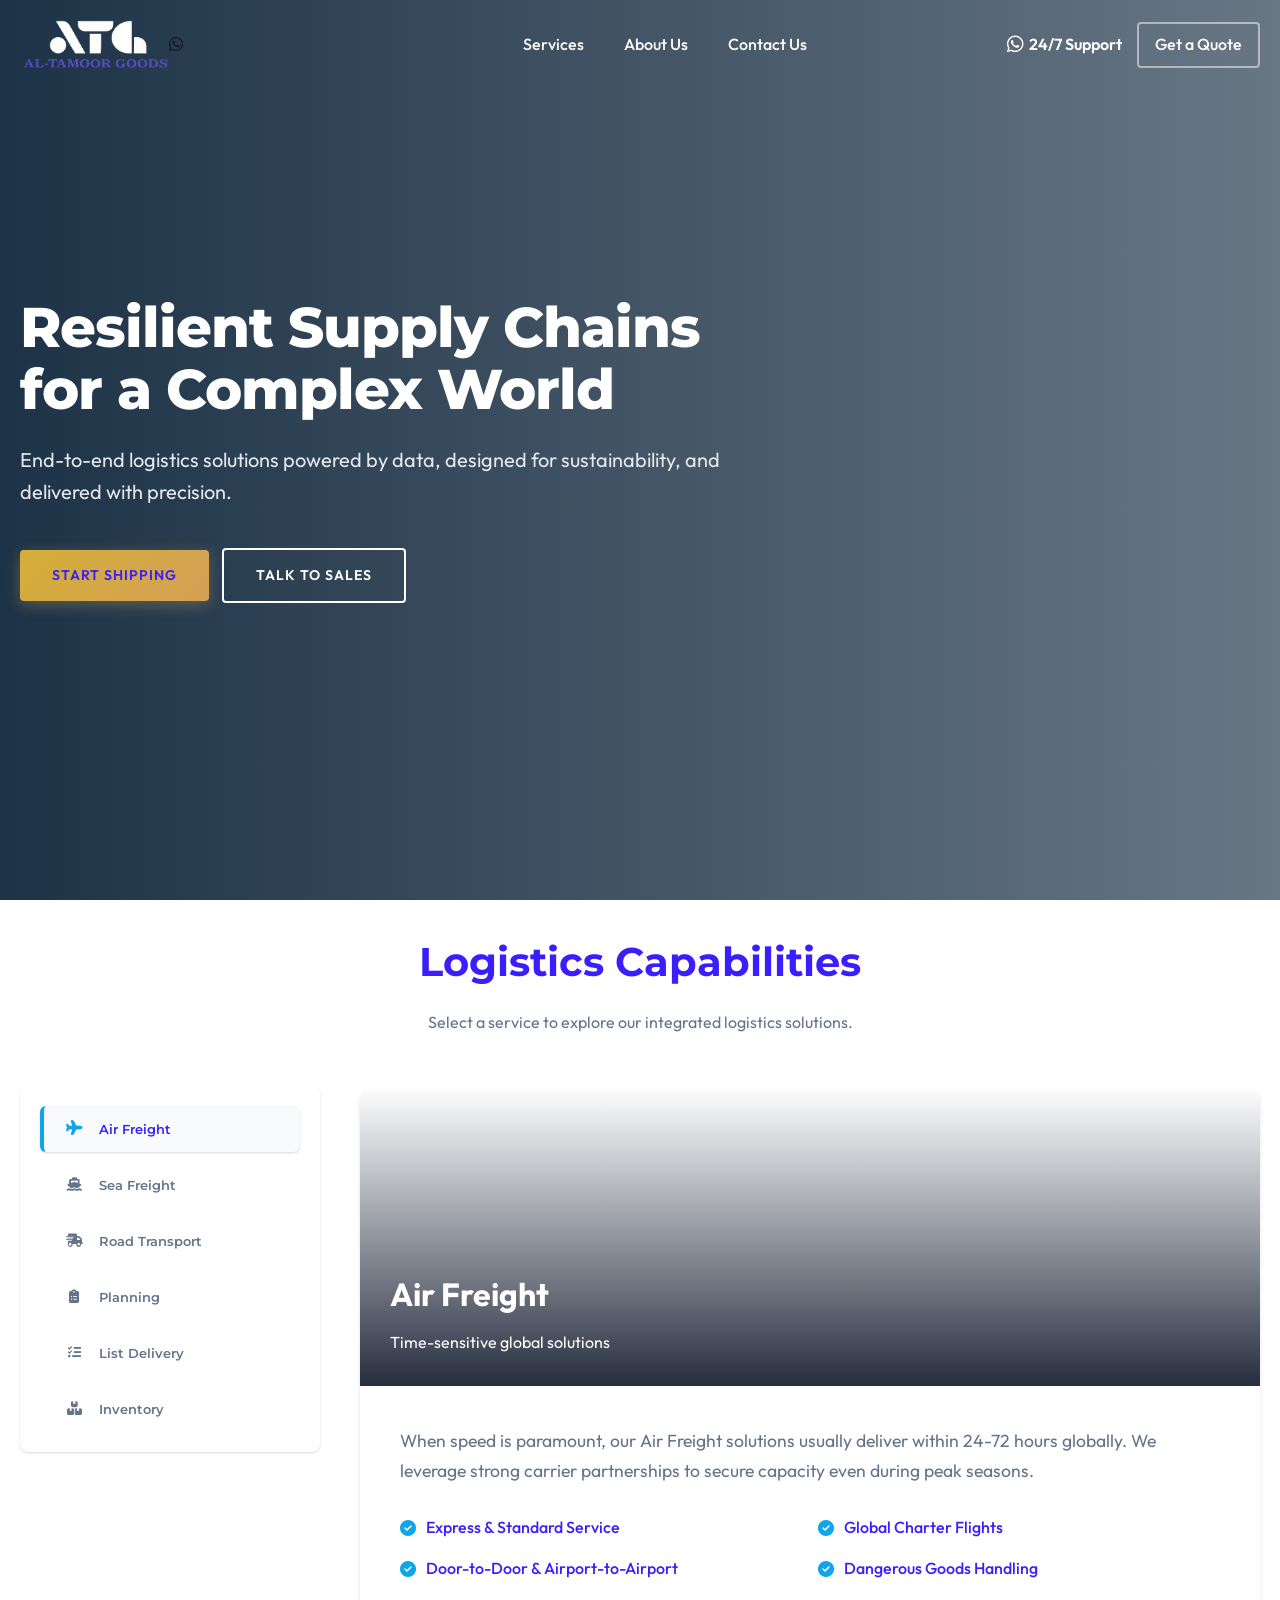
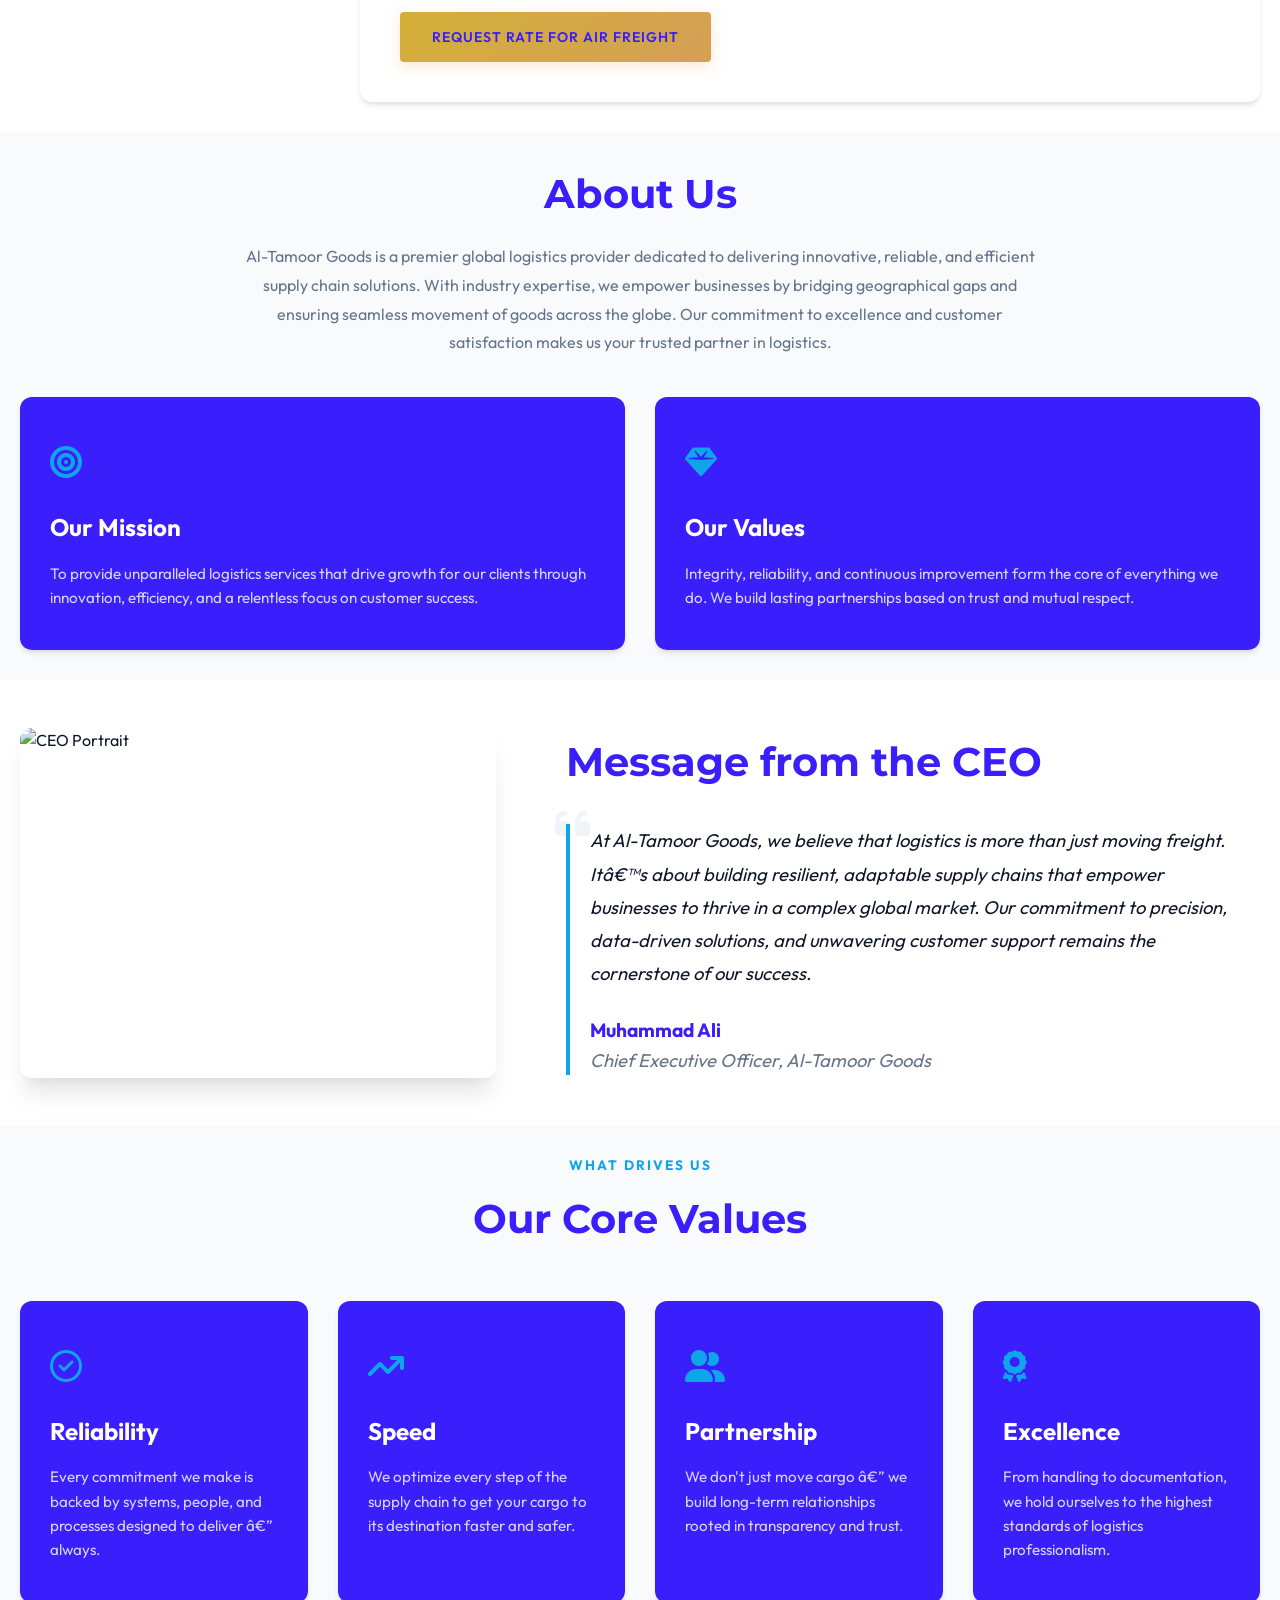
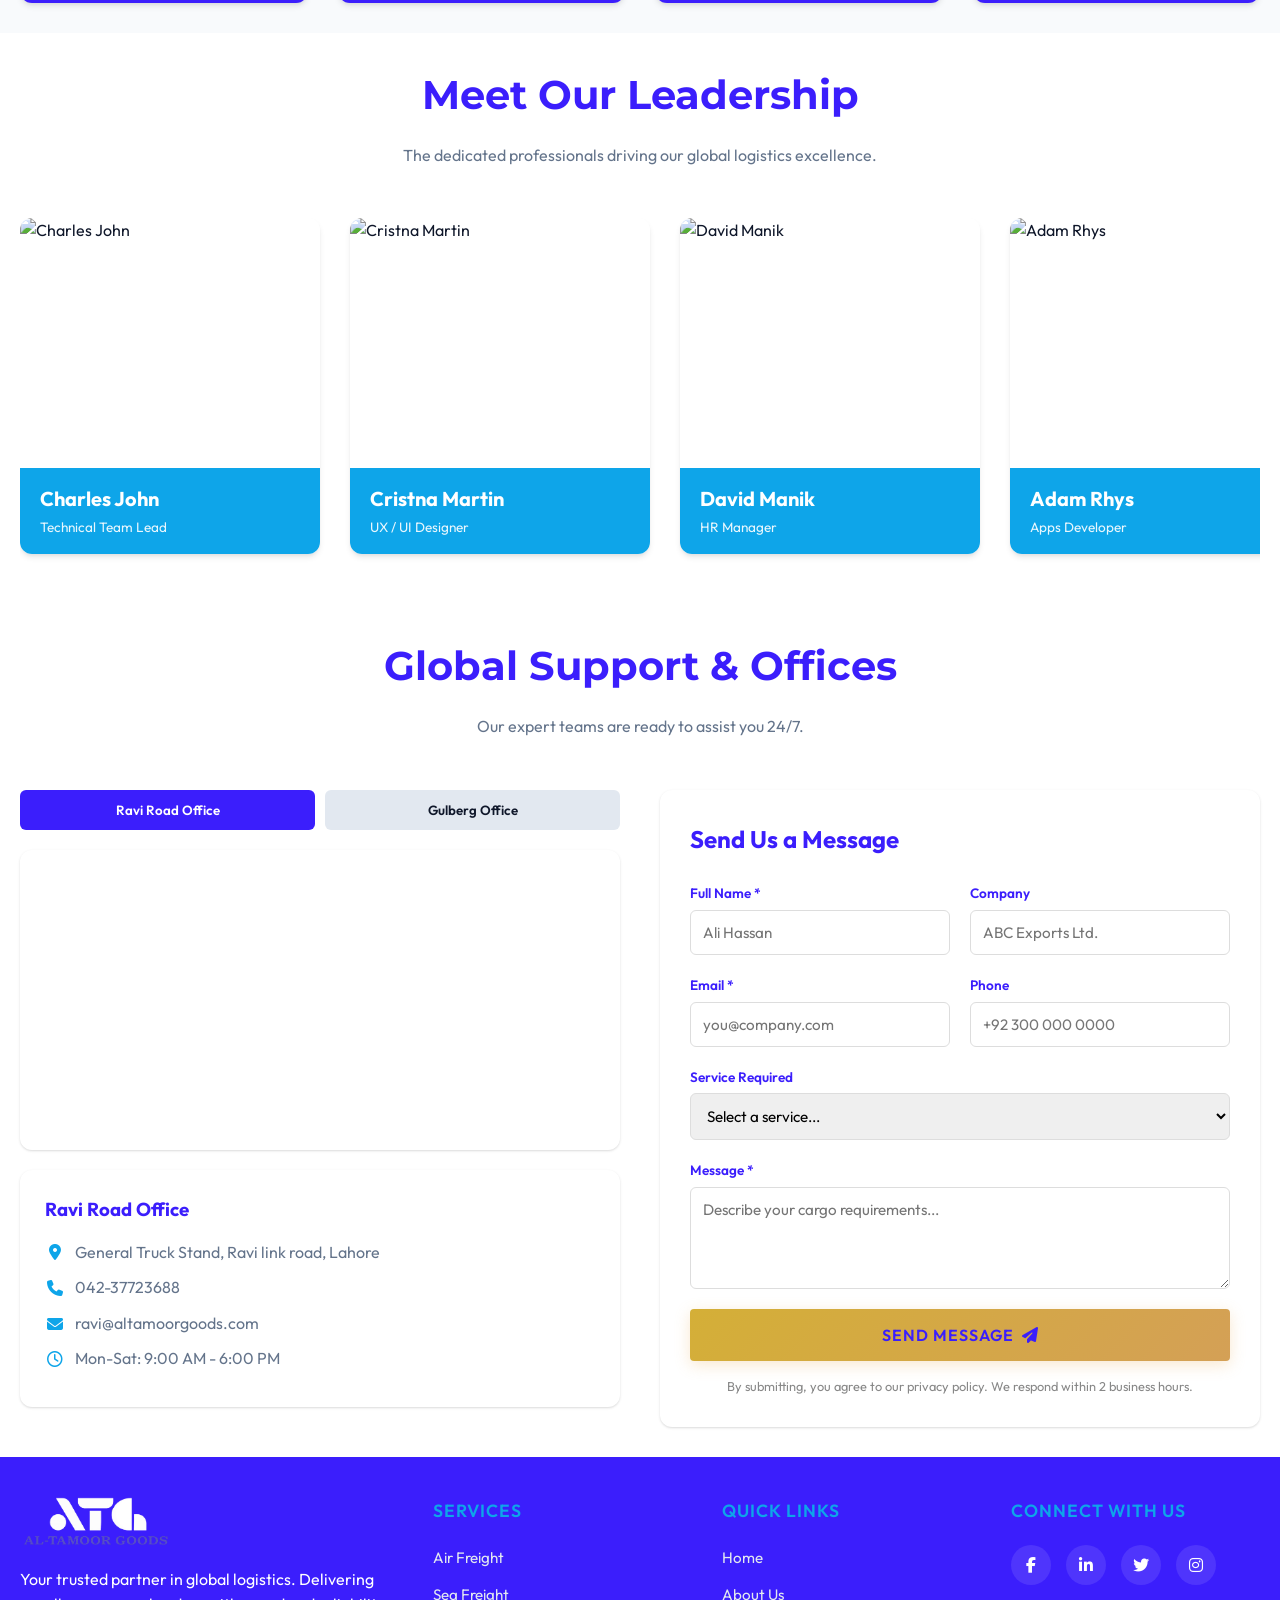
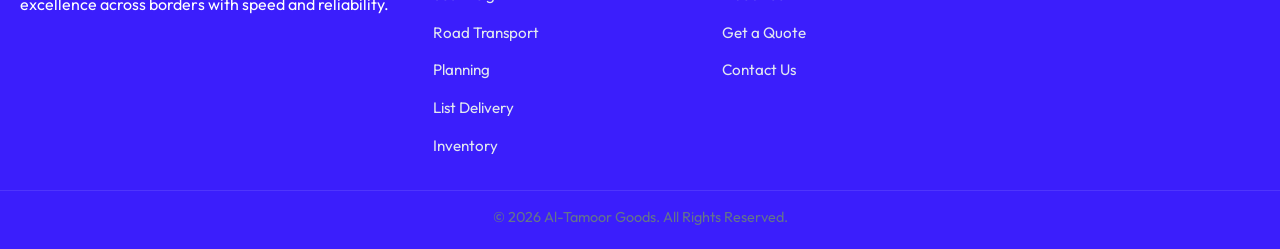
==== commit f3b5a5be: "Add WhatsApp link to header in index.html" ====
--- a/index.html
+++ b/index.html
@@ -37,6 +37,7 @@
         <div class="container header-container">
             <a href="index.html" class="logo"><img src="logo.png" alt="Al-Tamoor Goods" style="height: 50px;"></a>
 
+            <a href="https://wa.me/923214676707" target="_blank" class="mobile-whatsapp-btn"><i class="fa-brands fa-whatsapp"></i></a>
             <button class="menu-toggle" aria-label="Toggle navigation">
                 <i class="fa-solid fa-bars"></i>
             </button>
@@ -420,4 +421,4 @@
     <script src="script.js"></script>
 </body>
 
-</html>+</html>
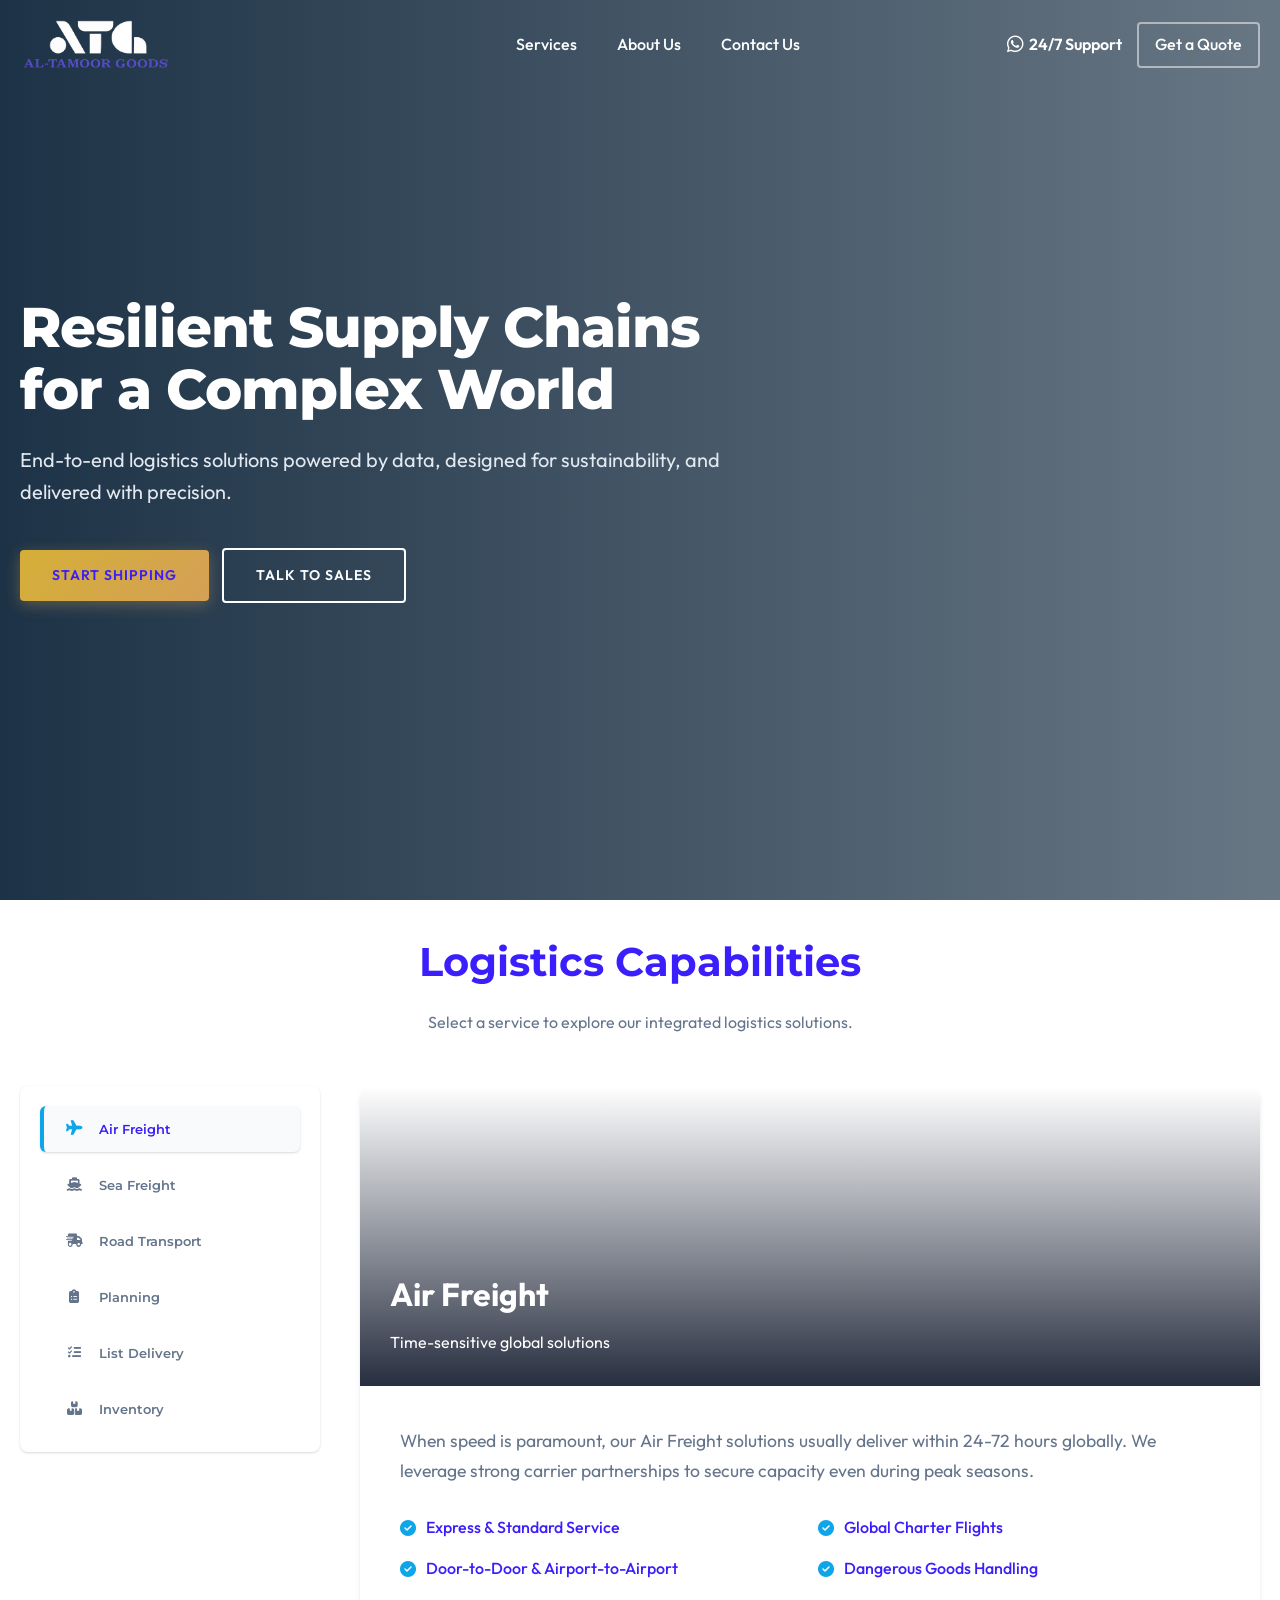
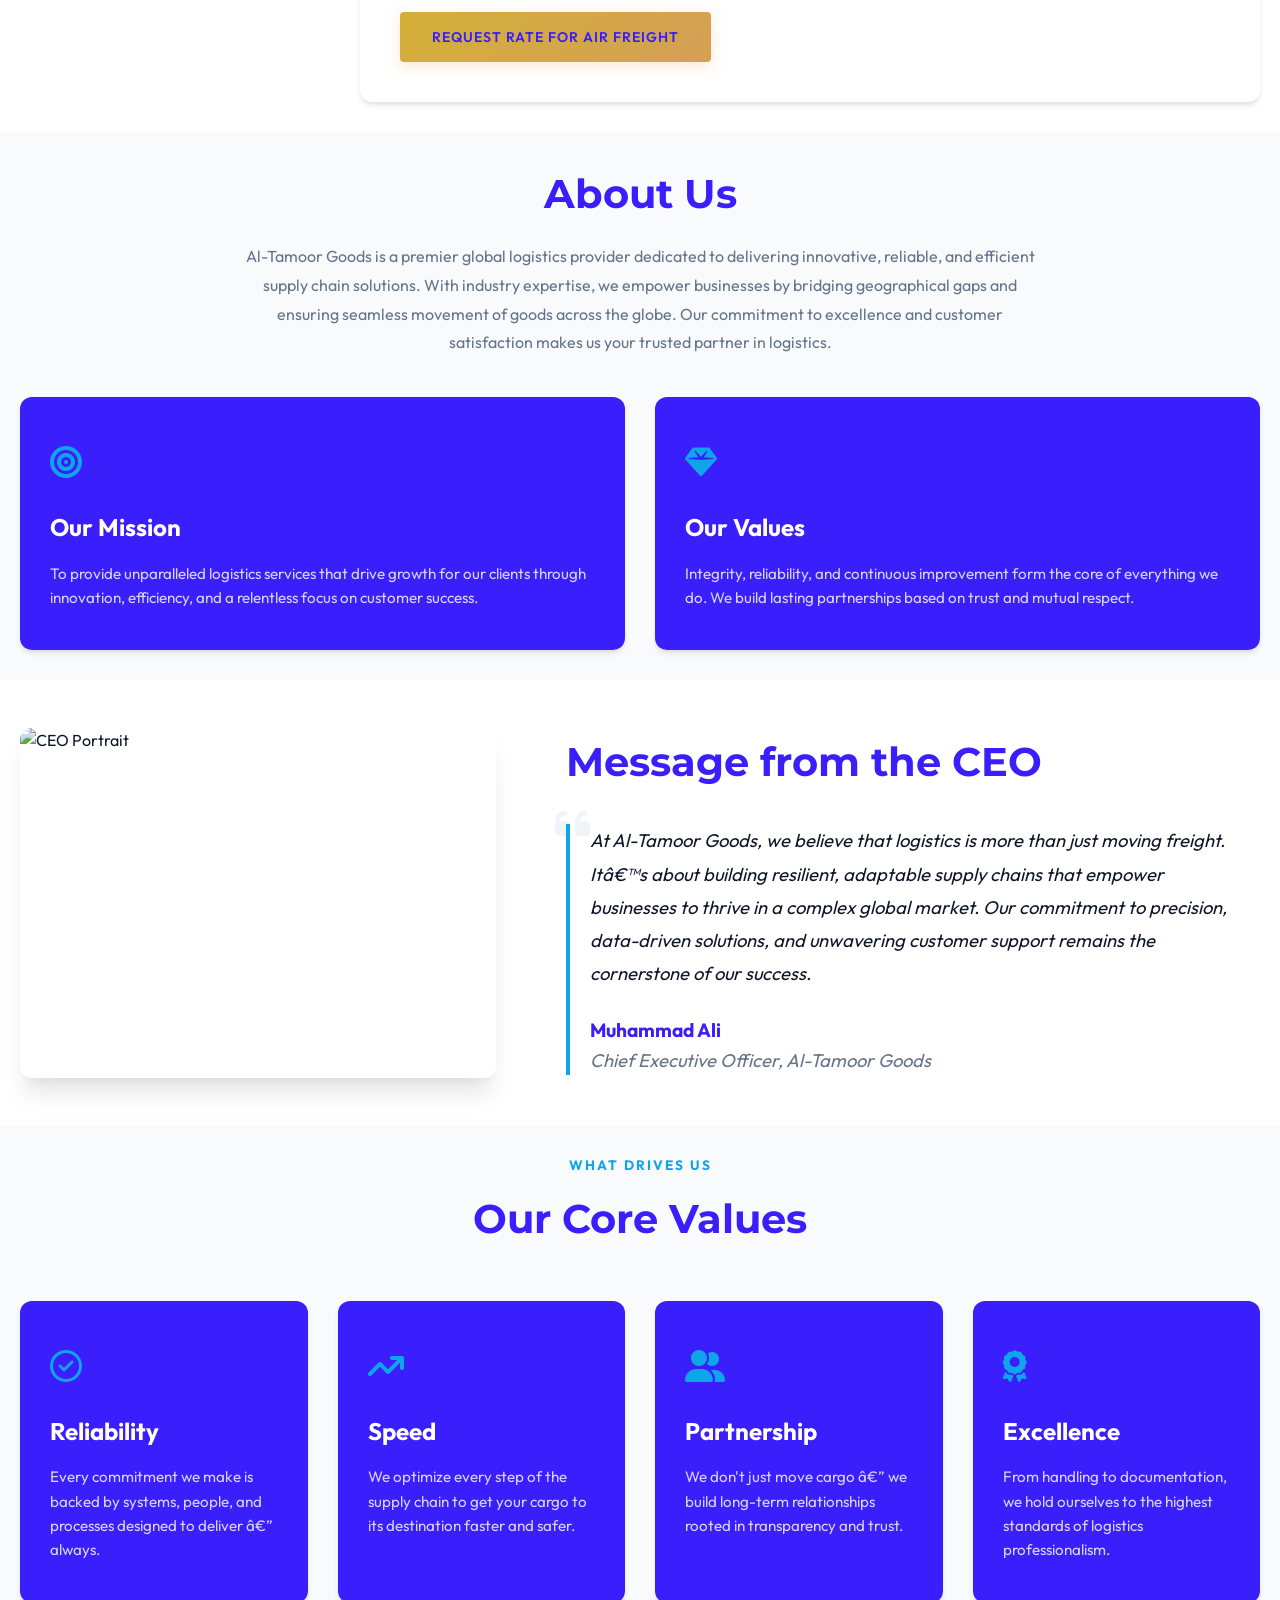
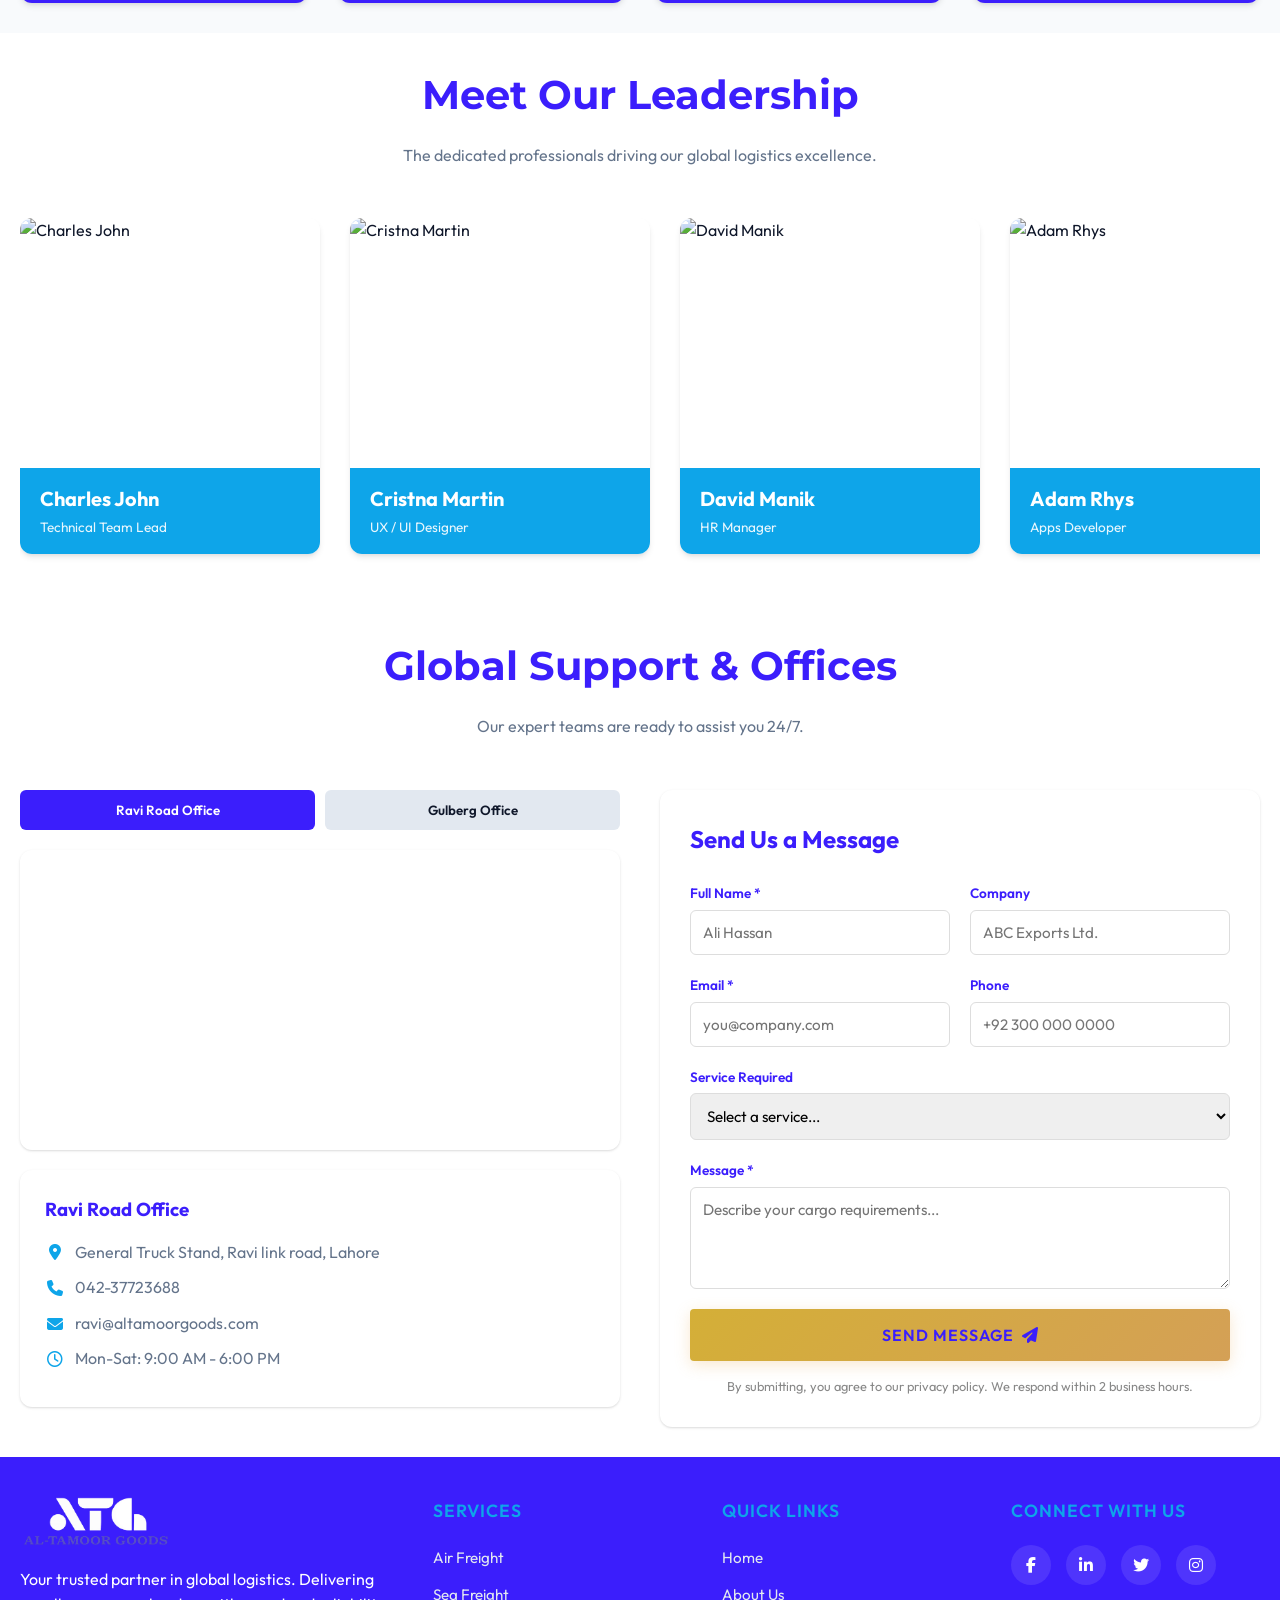
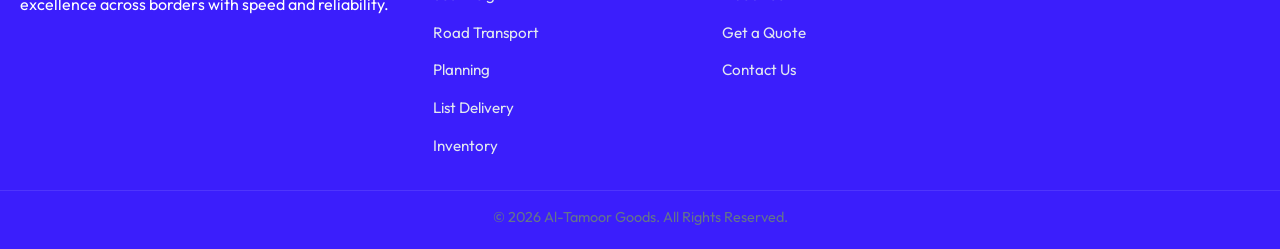
==== commit 0cca4741: "Remove WhatsApp support link from navigation" ====
--- a/index.html
+++ b/index.html
@@ -52,7 +52,6 @@
 
                     <li><a href="#contact" class="nav-link">Contact Us</a></li>
 
-                    <li class="mobile-action-link"><a href="https://wa.me/923214676707" target="_blank" class="nav-link support-btn"><i class="fa-brands fa-whatsapp"></i> 24/7 Support</a></li>
                     <li class="mobile-action-link"><a href="quote.html" class="nav-link btn-nav">Get a Quote</a></li>
                 </ul>
             </nav>
--- a/styles.css
+++ b/styles.css
@@ -2710,4 +2710,60 @@
 
 .support-btn:hover {
     color: #25D366 !important;
-}+}
+
+/* Fixes for mobile layout */
+.mobile-whatsapp-btn {
+    display: none;
+}
+
+@media (max-width: 900px) {
+    .nav-list {
+        margin-left: 0 !important;
+    }
+    .mobile-whatsapp-btn {
+        display: flex;
+        align-items: center;
+        justify-content: center;
+        color: white;
+        font-size: 1.5rem;
+        position: absolute;
+        right: 70px;
+        top: 50%;
+        transform: translateY(-50%);
+        text-decoration: none;
+    }
+}
+
+@media (max-width: 600px) {
+    .radio-group {
+        flex-wrap: nowrap;
+        overflow-x: auto;
+        -webkit-overflow-scrolling: touch;
+        padding-bottom: 10px;
+        gap: 10px;
+        width: 100%;
+    }
+    .form-group.full-width {
+        min-width: 0;
+        max-width: 100%;
+    }
+    .radio-card {
+        flex: 0 0 90px;
+        padding: 10px 5px;
+        font-size: 0.85rem;
+    }
+    .radio-card i {
+        font-size: 1.2rem;
+        margin-bottom: 5px;
+    }
+    .form-grid {
+        gap: 15px;
+        min-width: 0;
+    }
+    .wizard-container {
+        padding: 15px;
+        max-width: 100vw;
+        overflow: hidden;
+    }
+}
